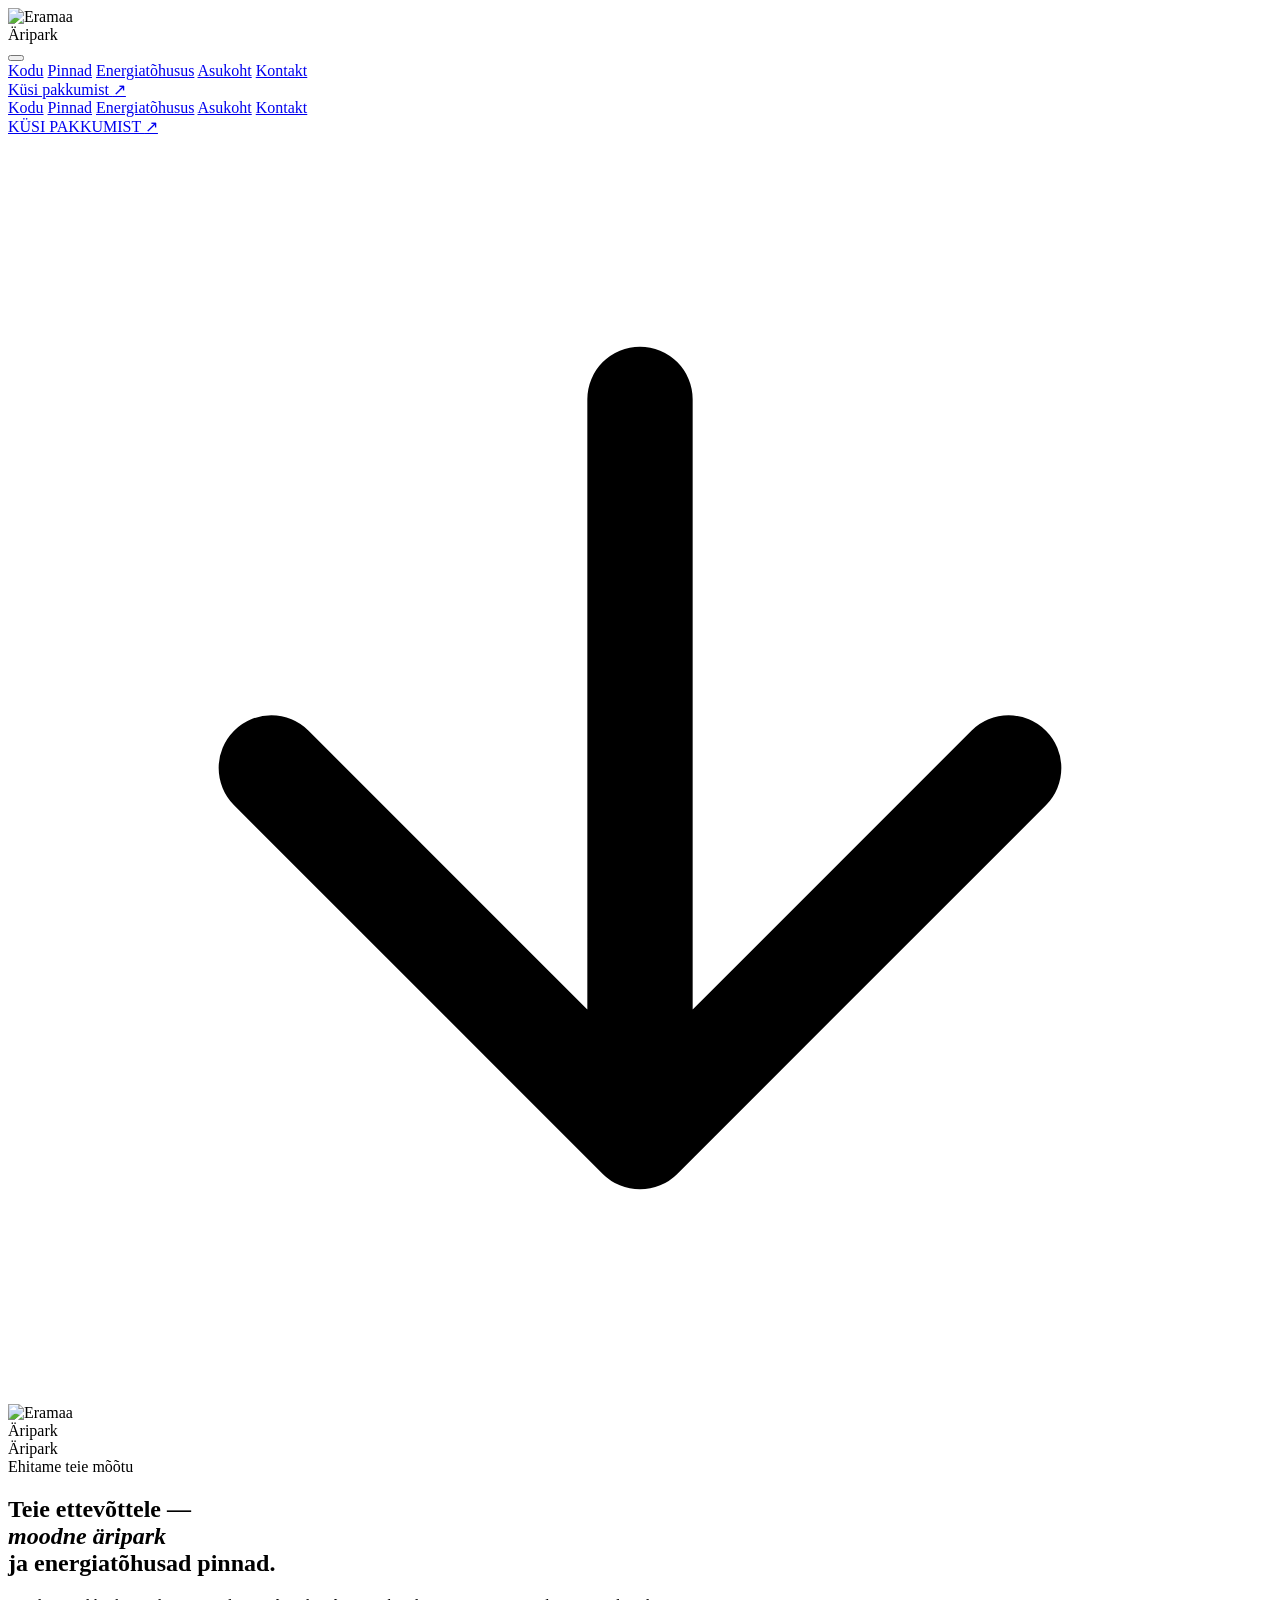
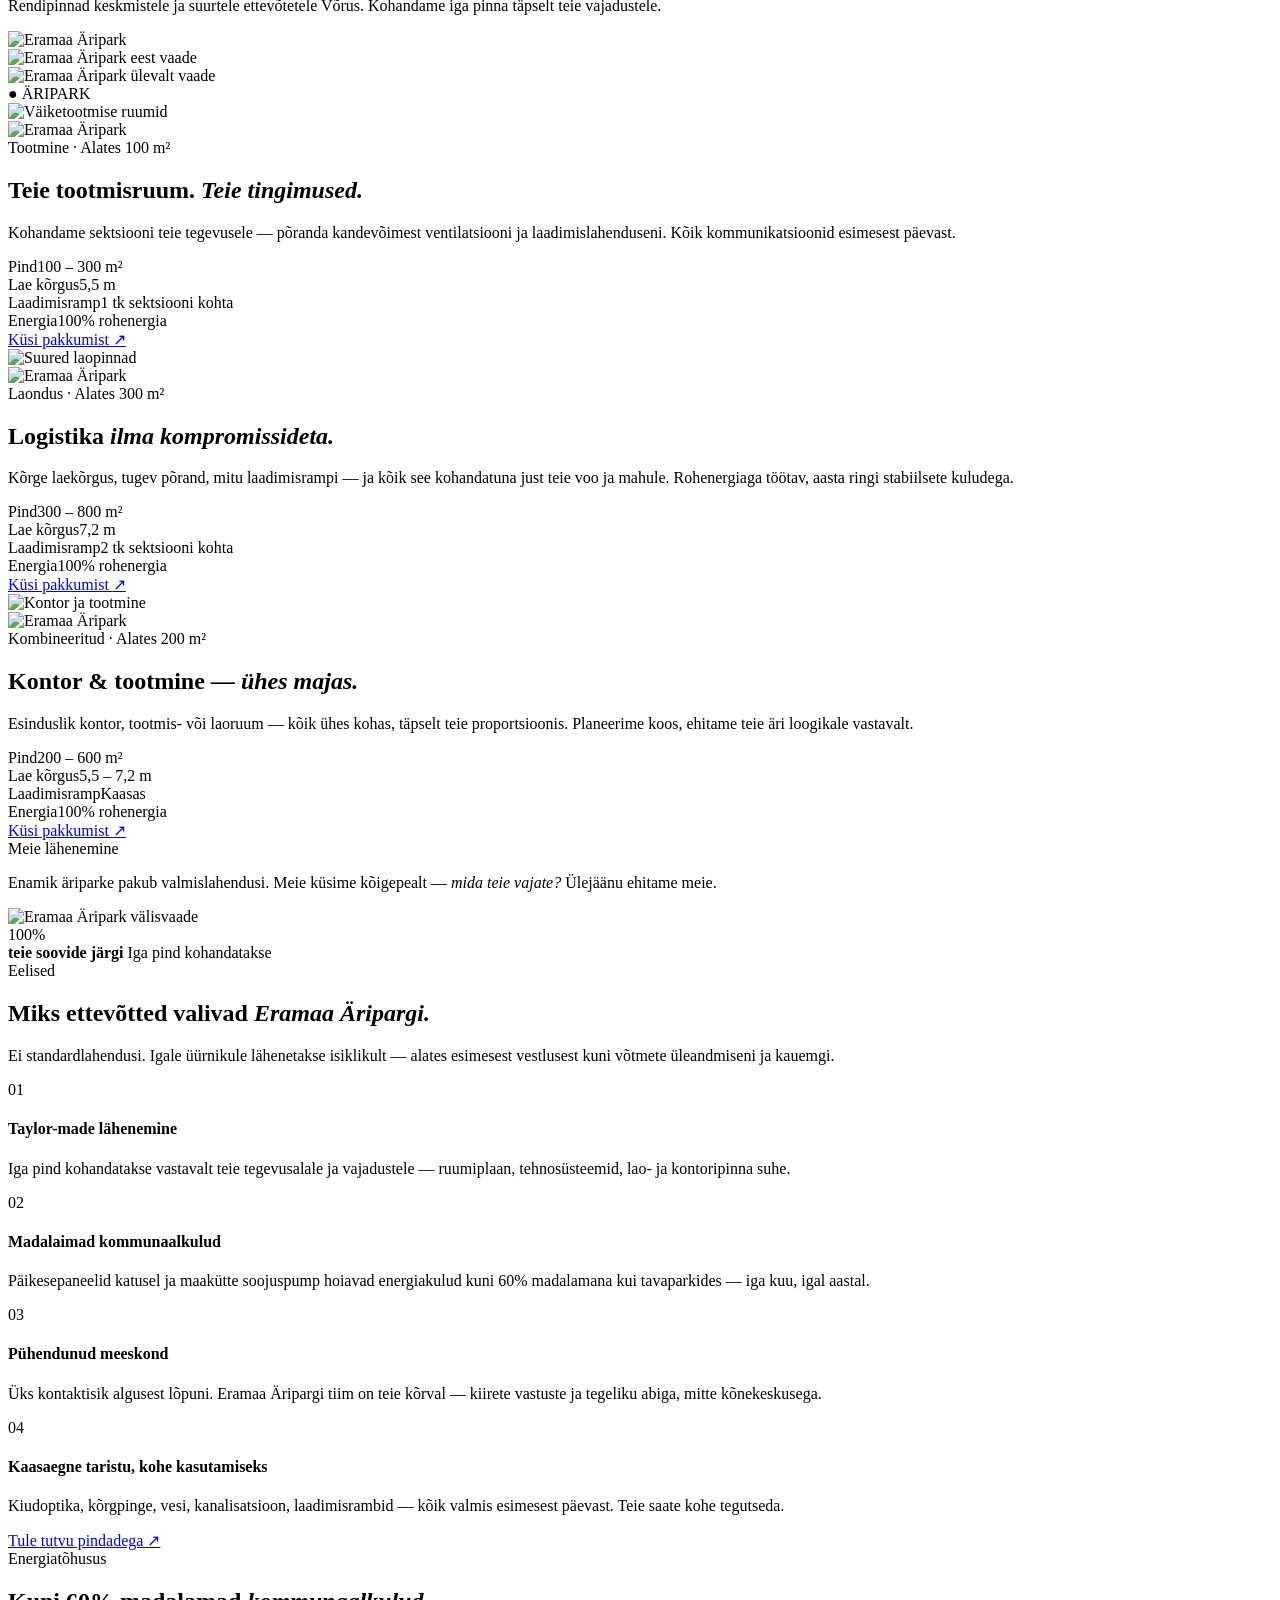
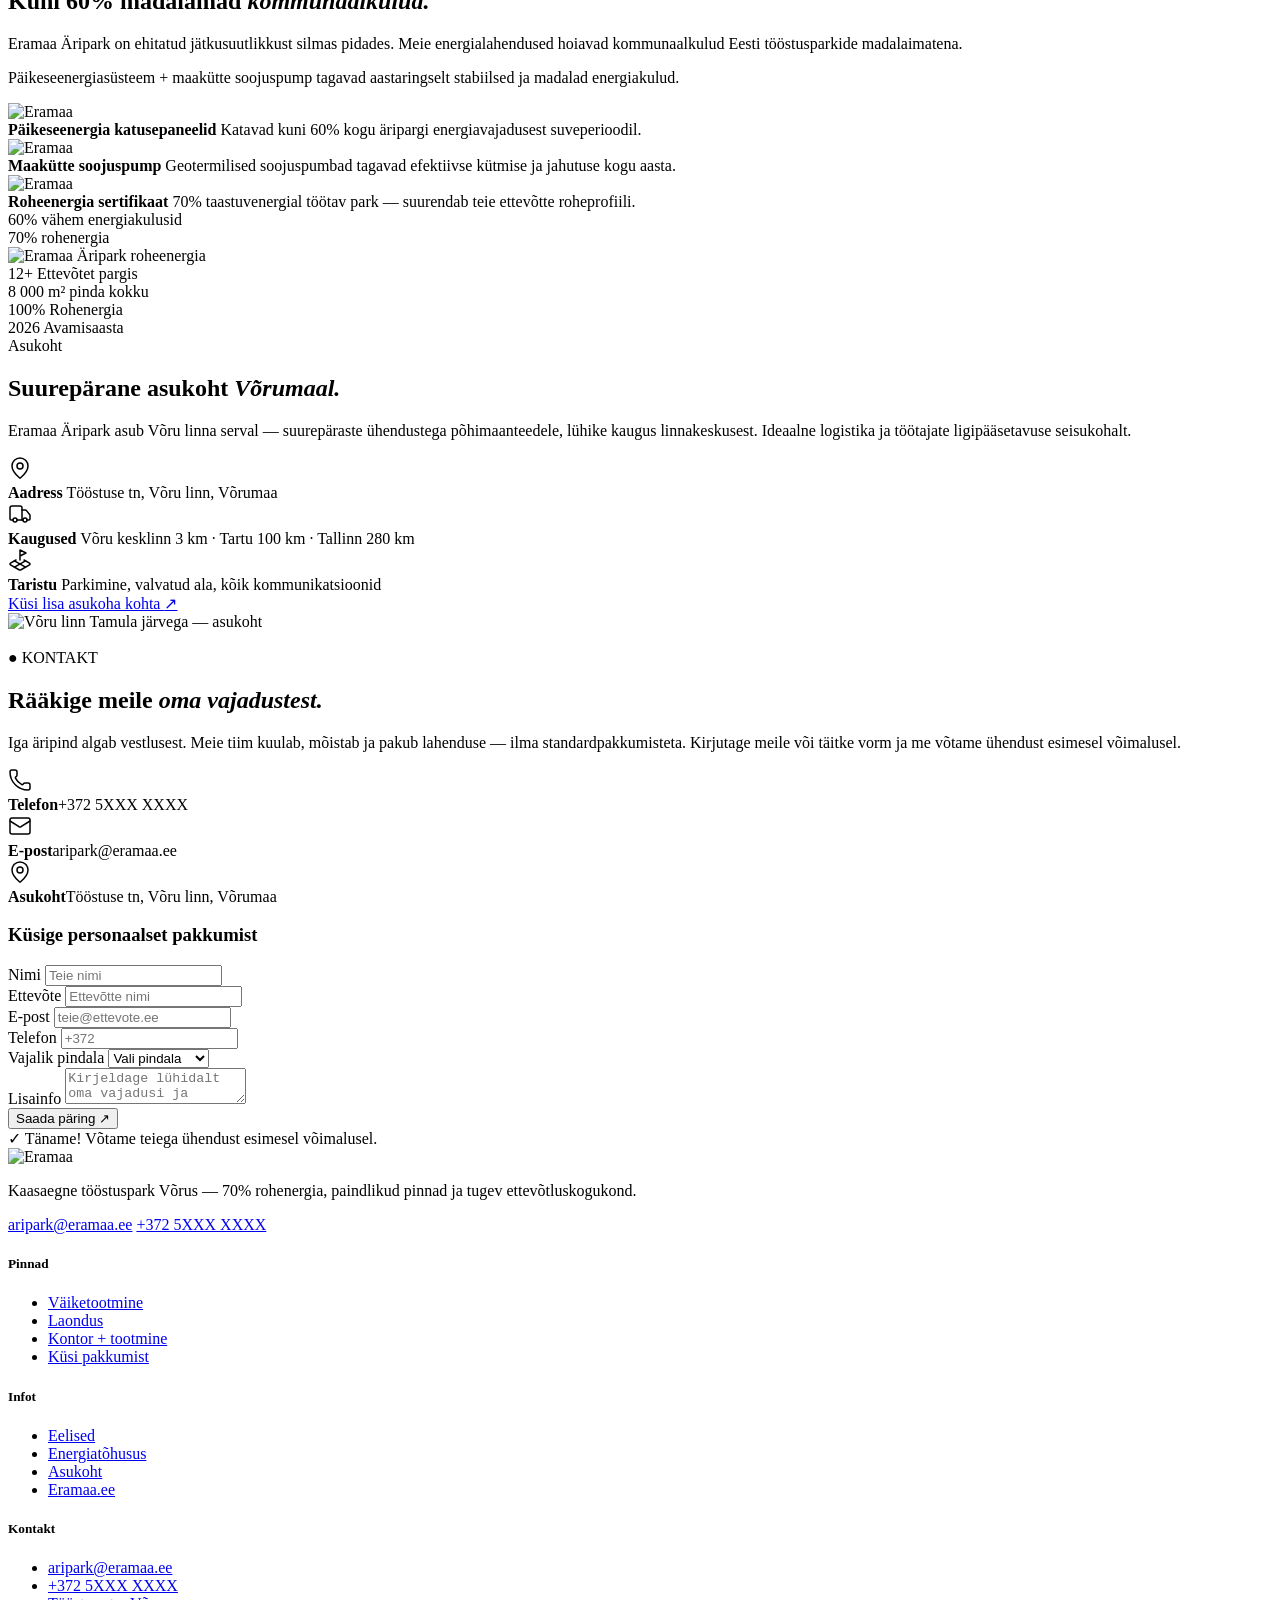
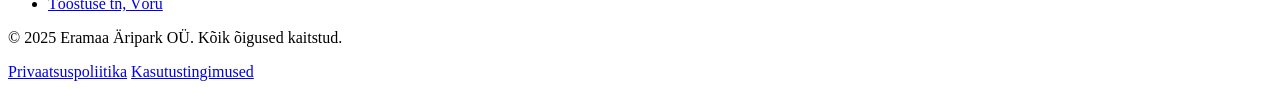
==== index.html @ e925ea2a "Add files via upload" ====
<!DOCTYPE html>
<html lang="et">
<head>
  <meta charset="UTF-8">
  <meta name="viewport" content="width=device-width, initial-scale=1.0">
  <title>Eramaa Äripark — Võru, Võrumaa</title>
  <meta name="description" content="Eramaa Äripark Võrus — kaasaegne tööstuspark B2B ettevõtetele. 8 000 m² pinda, 100% rohenergia, kuni 60% madalamad kommunaalkulud.">
  <link rel="stylesheet" href="css/style.css?v=19">
</head>
<body>

  <!-- ═══ MOBILE HEADER ═══ -->
  <header id="mobile-header">
    <div class="mhdr-logo">
      <img src="images/logo-cream.svg" alt="Eramaa">
      <div class="intro-logo-divider"></div>
      <span class="intro-logo-sub">Äripark</span>
    </div>
    <button id="burger" aria-label="Menüü" aria-expanded="false">
      <span></span><span></span><span></span>
    </button>
  </header>

  <!-- ═══ MOBILE MENU OVERLAY ═══ -->
  <div id="mobile-menu" aria-hidden="true">
    <nav class="mmenu-nav">
      <a class="mmenu-link" href="#intro">Kodu</a>
      <a class="mmenu-link" href="#spaces">Pinnad</a>
      <a class="mmenu-link" href="#energy">Energiatõhusus</a>
      <a class="mmenu-link" href="#location">Asukoht</a>
      <a class="mmenu-link" href="#contact">Kontakt</a>
    </nav>
    <a href="#contact" class="mmenu-cta">
      Küsi pakkumist <span>↗</span>
    </a>
  </div>

  <!-- ═══ FLOATING BOTTOM NAV ═══ -->
  <nav id="floatnav" aria-label="Põhinavigatsioon">
    <a class="fnav-link active" href="#intro">Kodu</a>
    <a class="fnav-link" href="#spaces">Pinnad</a>
    <a class="fnav-link" href="#energy">Energiatõhusus</a>
    <a class="fnav-link" href="#location">Asukoht</a>
    <a class="fnav-link" href="#contact">Kontakt</a>
  </nav>

  <!-- ═══ FLOATING CTA ═══ -->
  <a id="floatcta" href="#contact">
    <span class="blob"></span>
    <span class="blob"></span>
    <span class="blob"></span>
    <span class="blob"></span>
    <span class="text">KÜSI PAKKUMIST <span class="arr">↗</span></span>
  </a>

  <!-- ═══ SCROLL DOWN ═══ -->
  <div id="scrollind" onclick="scrollNext()">
    <div class="scrollind-btn">
      <svg viewBox="0 0 24 24" fill="none" stroke="currentColor" stroke-width="2" stroke-linecap="round" stroke-linejoin="round">
        <path d="M12 5v14M5 12l7 7 7-7"/>
      </svg>
    </div>
  </div>


  <!-- ═══════════════════════════════════════
       01 INTRO
  ═══════════════════════════════════════ -->
  <section id="intro">

    <!-- Top bar -->
    <div class="intro-topbar">
      <div class="intro-logo">
        <img src="images/logo-cream.svg" alt="Eramaa">
        <div class="intro-logo-divider"></div>
        <span class="intro-logo-sub">Äripark</span>
      </div>
      </div>

    <!-- Background watermark -->
    <div class="intro-wm">Äripark</div>

    <!-- Content -->
    <div class="wrap">
      <div class="label-pill reveal">
        <span class="dot"></span>
        Ehitame teie mõõtu
      </div>
      <h1 class="intro-headline reveal reveal-d1">
        Teie ettevõttele —<br>
        <em>moodne äripark</em><br>
        ja energiatõhusad pinnad.
      </h1>
      <div class="intro-body reveal reveal-d2">
        <div class="intro-accent-line"></div>
        <p class="intro-sub">Rendipinnad keskmistele ja suurtele ettevõtetele Võrus. Kohandame iga pinna täpselt teie vajadustele.</p>
      </div>
    </div>

    <!-- Mobile hero image -->
    <div class="intro-mobile-img">
      <img src="images/3d-front.jpg" alt="Eramaa Äripark" loading="eager">
    </div>

    <!-- Floating images -->
    <div class="intro-imgs">
      <div class="intro-img-1">
        <img src="images/3d-front.jpg" alt="Eramaa Äripark eest vaade" loading="eager">
      </div>
      <div class="intro-img-2">
        <img src="images/3d-top.jpg" alt="Eramaa Äripark ülevalt vaade" loading="eager">
      </div>
    </div>

  </section>


  <!-- ═══════════════════════════════════════
       02 FEATURED SPACES
  ═══════════════════════════════════════ -->
  <section id="spaces">
    <div class="sec-label reveal"><span style="color:var(--yellow)">●</span> ÄRIPARK</div>

    <!-- Space 1 — Tootmine -->
    <div class="space-item reveal">
      <div class="space-img">
        <img src="images/cam-004.jpg" alt="Väiketootmise ruumid" loading="lazy">
        <div class="space-img-overlay">
          <img src="images/illustration.svg" class="photo-badge" alt="Eramaa Äripark">
        </div>
      </div>
      <div class="space-body">
        <div>
          <div class="space-tag">Tootmine · Alates 100 m²</div>
          <h2 class="space-title">Teie tootmis&shy;ruum. <em>Teie tingimused.</em></h2>
          <p class="space-desc">Kohandame sektsiooni teie tegevusele — põranda kandevõimest ventilatsiooni ja laadimislahenduseni. Kõik kommunikatsioonid esimesest päevast.</p>
          <div class="space-specs">
            <div class="spec-row"><span class="spec-key">Pind</span><span class="spec-val">100 – 300 m²</span></div>
            <div class="spec-row"><span class="spec-key">Lae kõrgus</span><span class="spec-val">5,5 m</span></div>
            <div class="spec-row"><span class="spec-key">Laadimisramp</span><span class="spec-val">1 tk sektsiooni kohta</span></div>
            <div class="spec-row"><span class="spec-key">Energia</span><span class="spec-val">100% rohenergia</span></div>
          </div>
        </div>
        <a href="#contact" class="space-cta">
          Küsi pakkumist
          <span class="arr-circle">↗</span>
        </a>
      </div>
    </div>

    <!-- Space 2 — Laondus (reverse) -->
    <div class="space-item reverse reveal">
      <div class="space-img">
        <img src="images/3d-aerial.jpg" alt="Suured laopinnad" loading="lazy">
        <div class="space-img-overlay">
          <img src="images/illustration.svg" class="photo-badge" alt="Eramaa Äripark">
        </div>
      </div>
      <div class="space-body">
        <div>
          <div class="space-tag">Laondus · Alates 300 m²</div>
          <h2 class="space-title">Logistika <em>ilma kompromissideta.</em></h2>
          <p class="space-desc">Kõrge laekõrgus, tugev põrand, mitu laadimisrampi — ja kõik see kohandatuna just teie voo ja mahule. Rohenergiaga töötav, aasta ringi stabiilsete kuludega.</p>
          <div class="space-specs">
            <div class="spec-row"><span class="spec-key">Pind</span><span class="spec-val">300 – 800 m²</span></div>
            <div class="spec-row"><span class="spec-key">Lae kõrgus</span><span class="spec-val">7,2 m</span></div>
            <div class="spec-row"><span class="spec-key">Laadimisramp</span><span class="spec-val">2 tk sektsiooni kohta</span></div>
            <div class="spec-row"><span class="spec-key">Energia</span><span class="spec-val">100% rohenergia</span></div>
          </div>
        </div>
        <a href="#contact" class="space-cta">
          Küsi pakkumist
          <span class="arr-circle">↗</span>
        </a>
      </div>
    </div>

    <!-- Space 3 — Kombineeritud -->
    <div class="space-item reveal">
      <div class="space-img">
        <img src="images/3d-top.jpg" alt="Kontor ja tootmine" loading="lazy">
        <div class="space-img-overlay">
          <img src="images/illustration.svg" class="photo-badge" alt="Eramaa Äripark">
        </div>
      </div>
      <div class="space-body">
        <div>
          <div class="space-tag">Kombineeritud · Alates 200 m²</div>
          <h2 class="space-title">Kontor &amp; tootmine — <em>ühes majas.</em></h2>
          <p class="space-desc">Esinduslik kontor, tootmis- või laoruum — kõik ühes kohas, täpselt teie proportsioonis. Planeerime koos, ehitame teie äri loogikale vastavalt.</p>
          <div class="space-specs">
            <div class="spec-row"><span class="spec-key">Pind</span><span class="spec-val">200 – 600 m²</span></div>
            <div class="spec-row"><span class="spec-key">Lae kõrgus</span><span class="spec-val">5,5 – 7,2 m</span></div>
            <div class="spec-row"><span class="spec-key">Laadimisramp</span><span class="spec-val">Kaasas</span></div>
            <div class="spec-row"><span class="spec-key">Energia</span><span class="spec-val">100% rohenergia</span></div>
          </div>
        </div>
        <a href="#contact" class="space-cta">
          Küsi pakkumist
          <span class="arr-circle">↗</span>
        </a>
      </div>
    </div>

  </section>


  <!-- ═══════════════════════════════════════
       03 MANIFESTO
  ═══════════════════════════════════════ -->
  <section id="manifesto">
    <div class="wrap">
      <div class="manifesto-label reveal">Meie lähenemine</div>
      <p class="manifesto-text reveal reveal-d1">
        <span class="mw">Enamik</span> <span class="mw">äriparke</span> <span class="mw">pakub</span> <span class="mw">valmislahendusi.</span>
        <span class="mw">Meie</span> <span class="mw">küsime</span> <span class="mw">kõigepealt</span> <span class="mw">—</span>
        <em><span class="mw">mida</span> <span class="mw">teie</span> <span class="mw">vajate?</span></em>
        <span class="mw">Ülejäänu</span> <span class="mw">ehitame</span> <span class="mw">meie.</span>
      </p>
    </div>
  </section>


  <!-- ═══════════════════════════════════════
       04 WHY / EELISED
  ═══════════════════════════════════════ -->
  <section id="why">
    <div class="wrap">
      <div class="why-grid">

        <div class="why-img-wrap reveal">
          <img src="images/cam-001.jpg" alt="Eramaa Äripark välisvaade">
          <div class="why-badge">
            <div class="why-badge-num">100%</div>
            <div class="why-badge-text">
              <strong>teie soovide järgi</strong>
              <span>Iga pind kohandatakse</span>
            </div>
          </div>
        </div>

        <div class="why-content reveal reveal-d2">
          <div class="label-pill"><span class="dot"></span>Eelised</div>
          <h2>Miks ettevõtted valivad <em>Eramaa Äripargi.</em></h2>
          <p>Ei standardlahendusi. Igale üürnikule lähenetakse isiklikult — alates esimesest vestlusest kuni võtmete üleandmiseni ja kauemgi.</p>
          <div class="why-items">
            <div class="why-item">
              <span class="why-num">01</span>
              <div>
                <h4>Taylor-made lähenemine</h4>
                <p>Iga pind kohandatakse vastavalt teie tegevusalale ja vajadustele — ruumiplaan, tehnosüsteemid, lao- ja kontoripinna suhe.</p>
              </div>
            </div>
            <div class="why-item">
              <span class="why-num">02</span>
              <div>
                <h4>Madalaimad kommunaalkulud</h4>
                <p>Päikesepaneelid katusel ja maakütte soojuspump hoiavad energiakulud kuni 60% madalamana kui tavaparkides — iga kuu, igal aastal.</p>
              </div>
            </div>
            <div class="why-item">
              <span class="why-num">03</span>
              <div>
                <h4>Pühendunud meeskond</h4>
                <p>Üks kontaktisik algusest lõpuni. Eramaa Äripargi tiim on teie kõrval — kiirete vastuste ja tegeliku abiga, mitte kõnekeskusega.</p>
              </div>
            </div>
            <div class="why-item">
              <span class="why-num">04</span>
              <div>
                <h4>Kaasaegne taristu, kohe kasutamiseks</h4>
                <p>Kiudoptika, kõrgpinge, vesi, kanalisatsioon, laadimisrambid — kõik valmis esimesest päevast. Teie saate kohe tegutseda.</p>
              </div>
            </div>
          </div>
          <a href="#contact" class="space-cta">
            Tule tutvu pindadega
            <span class="arr-circle">↗</span>
          </a>
        </div>

      </div>
    </div>
  </section>


  <!-- ═══════════════════════════════════════
       05 GREEN ENERGY
  ═══════════════════════════════════════ -->
  <section id="energy">
    <div class="wrap">
      <div class="energy-grid">

        <div class="energy-text reveal">
          <div class="label-pill"><span class="dot"></span>Energiatõhusus</div>
          <h2>Kuni 60% madalamad <em>kommunaalkulud.</em></h2>
          <p>Eramaa Äripark on ehitatud jätkusuutlikkust silmas pidades. Meie energialahendused hoiavad kommunaalkulud Eesti tööstusparkide madalaimatena.</p>
          <p>Päikeseenergiasüsteem + maakütte soojuspump tagavad aastaringselt stabiilsed ja madalad energiakulud.</p>
          <div class="energy-feats">
            <div class="energy-feat">
              <div class="energy-feat-icon"><img src="images/illustration.svg" alt="Eramaa" style="width:40px;height:40px;flex-shrink:0;"></div>
              <div>
                <strong>Päikeseenergia katusepaneelid</strong>
                <span>Katavad kuni 60% kogu äripargi energiavajadusest suveperioodil.</span>
              </div>
            </div>
            <div class="energy-feat">
              <div class="energy-feat-icon"><img src="images/illustration.svg" alt="Eramaa" style="width:40px;height:40px;flex-shrink:0;"></div>
              <div>
                <strong>Maakütte soojuspump</strong>
                <span>Geotermilised soojuspumbad tagavad efektiivse kütmise ja jahutuse kogu aasta.</span>
              </div>
            </div>
            <div class="energy-feat">
              <div class="energy-feat-icon"><img src="images/illustration.svg" alt="Eramaa" style="width:40px;height:40px;flex-shrink:0;"></div>
              <div>
                <strong>Roheenergia sertifikaat</strong>
                <span>70% taastuvenergial töötav park — suurendab teie ettevõtte roheprofiili.</span>
              </div>
            </div>
          </div>
          <div class="energy-stats">
            <div>
              <span class="energy-stat-num">60%</span>
              <span class="energy-stat-label">vähem energiakulusid</span>
            </div>
            <div>
              <span class="energy-stat-num">70%</span>
              <span class="energy-stat-label">rohenergia</span>
            </div>
          </div>
        </div>

        <div class="energy-img reveal reveal-d2">
          <img src="images/cam-bird.jpg" alt="Eramaa Äripark roheenergia" loading="lazy">
        </div>

      </div>
    </div>
  </section>


  <!-- ═══════════════════════════════════════
       06 STATS
  ═══════════════════════════════════════ -->
  <section id="stats">
    <div class="wrap">
      <div class="stats-row reveal">
        <div class="stat-cell">
          <span class="stat-val">12+</span>
          <span class="stat-lbl">Ettevõtet pargis</span>
        </div>
        <div class="stat-cell">
          <span class="stat-val">8 000</span>
          <span class="stat-lbl">m² pinda kokku</span>
        </div>
        <div class="stat-cell">
          <span class="stat-val">100%</span>
          <span class="stat-lbl">Rohenergia</span>
        </div>
        <div class="stat-cell">
          <span class="stat-val">2026</span>
          <span class="stat-lbl">Avamisaasta</span>
        </div>
      </div>
    </div>
  </section>


  <!-- ═══════════════════════════════════════
       07 LOCATION
  ═══════════════════════════════════════ -->
  <section id="location">
    <div class="wrap">
      <div class="location-grid">

        <div class="location-text reveal">
          <div class="label-pill"><span class="dot"></span>Asukoht</div>
          <h2>Suurepärane asukoht <em>Võrumaal.</em></h2>
          <p>Eramaa Äripark asub Võru linna serval — suurepäraste ühendustega põhimaanteedele, lühike kaugus linnakeskusest. Ideaalne logistika ja töötajate ligipääsetavuse seisukohalt.</p>
          <div class="loc-items">
            <div class="loc-item">
              <div class="loc-icon">
                <svg xmlns="http://www.w3.org/2000/svg" width="24" height="24" viewBox="0 0 24 24" fill="none" stroke="currentColor" stroke-width="1.5" stroke-linecap="round" stroke-linejoin="round"><path d="M20 10c0 4.993-5.539 10.193-7.399 11.799a1 1 0 0 1-1.202 0C9.539 20.193 4 14.993 4 10a8 8 0 0 1 16 0"/><circle cx="12" cy="10" r="3"/></svg>
              </div>
              <div>
                <strong>Aadress</strong>
                <span>Tööstuse tn, Võru linn, Võrumaa</span>
              </div>
            </div>
            <div class="loc-item">
              <div class="loc-icon">
                <svg xmlns="http://www.w3.org/2000/svg" width="24" height="24" viewBox="0 0 24 24" fill="none" stroke="currentColor" stroke-width="1.5" stroke-linecap="round" stroke-linejoin="round"><path d="M14 18V6a2 2 0 0 0-2-2H4a2 2 0 0 0-2 2v11a1 1 0 0 0 1 1h2"/><path d="M15 18H9"/><path d="M19 18h2a1 1 0 0 0 1-1v-3.65a1 1 0 0 0-.22-.624l-3.48-4.35A1 1 0 0 0 17.52 8H14"/><circle cx="17" cy="18" r="2"/><circle cx="7" cy="18" r="2"/></svg>
              </div>
              <div>
                <strong>Kaugused</strong>
                <span>Võru kesklinn 3 km · Tartu 100 km · Tallinn 280 km</span>
              </div>
            </div>
            <div class="loc-item">
              <div class="loc-icon">
                <svg xmlns="http://www.w3.org/2000/svg" width="24" height="24" viewBox="0 0 24 24" fill="none" stroke="currentColor" stroke-width="1.5" stroke-linecap="round" stroke-linejoin="round"><path d="m12 8 6-3-6-3v10"/><path d="m8 11.99-5.5 3.14a1 1 0 0 0 0 1.74l8.5 4.86a2 2 0 0 0 2 0l8.5-4.86a1 1 0 0 0 0-1.74L16 12"/><path d="m6.49 12.85 11.02 6.3"/><path d="M17.51 12.85 6.5 19.15"/></svg>
              </div>
              <div>
                <strong>Taristu</strong>
                <span>Parkimine, valvatud ala, kõik kommunikatsioonid</span>
              </div>
            </div>
          </div>
          <a href="#contact" class="space-cta">
            Küsi lisa asukoha kohta
            <span class="arr-circle">↗</span>
          </a>
        </div>

        <div class="location-img reveal reveal-d2">
          <img src="images/droon-voru.png" alt="Võru linn Tamula järvega — asukoht" loading="lazy">
          <div class="location-pin">
            <img src="images/illustration-arrow.svg" alt="" class="location-pin-icon">
          </div>
        </div>

      </div>
    </div>
  </section>


  <!-- ═══════════════════════════════════════
       08 CONTACT
  ═══════════════════════════════════════ -->
  <section id="contact">
    <div class="wrap">
      <div class="sec-label"><span style="color:var(--yellow)">●</span> KONTAKT</div>
      <div class="contact-grid">

        <div class="contact-left reveal">
          <h2>Rääkige meile <em>oma vajadustest.</em></h2>
          <p>Iga äripind algab vestlusest. Meie tiim kuulab, mõistab ja pakub lahenduse — ilma standardpakkumisteta. Kirjutage meile või täitke vorm ja me võtame ühendust esimesel võimalusel.</p>
          <div class="contact-details">
            <div class="contact-item">
              <div class="contact-ico">
                <svg xmlns="http://www.w3.org/2000/svg" width="24" height="24" viewBox="0 0 24 24" fill="none" stroke="currentColor" stroke-width="1.5" stroke-linecap="round" stroke-linejoin="round"><path d="M13.832 16.568a1 1 0 0 0 1.213-.303l.355-.465A2 2 0 0 1 17 15h3a2 2 0 0 1 2 2v3a2 2 0 0 1-2 2A18 18 0 0 1 2 4a2 2 0 0 1 2-2h3a2 2 0 0 1 2 2v3a2 2 0 0 1-.8 1.6l-.468.351a1 1 0 0 0-.292 1.233 14 14 0 0 0 6.392 6.384"/></svg>
              </div>
              <div><strong>Telefon</strong><span>+372 5XXX XXXX</span></div>
            </div>
            <div class="contact-item">
              <div class="contact-ico">
                <svg xmlns="http://www.w3.org/2000/svg" width="24" height="24" viewBox="0 0 24 24" fill="none" stroke="currentColor" stroke-width="1.5" stroke-linecap="round" stroke-linejoin="round"><path d="m22 7-8.991 5.727a2 2 0 0 1-2.009 0L2 7"/><rect x="2" y="4" width="20" height="16" rx="2"/></svg>
              </div>
              <div><strong>E-post</strong><span>aripark@eramaa.ee</span></div>
            </div>
            <div class="contact-item">
              <div class="contact-ico">
                <svg xmlns="http://www.w3.org/2000/svg" width="24" height="24" viewBox="0 0 24 24" fill="none" stroke="currentColor" stroke-width="1.5" stroke-linecap="round" stroke-linejoin="round"><path d="M20 10c0 4.993-5.539 10.193-7.399 11.799a1 1 0 0 1-1.202 0C9.539 20.193 4 14.993 4 10a8 8 0 0 1 16 0"/><circle cx="12" cy="10" r="3"/></svg>
              </div>
              <div><strong>Asukoht</strong><span>Tööstuse tn, Võru linn, Võrumaa</span></div>
            </div>
          </div>
        </div>

        <div class="contact-form reveal reveal-d2">
          <h3>Küsige personaalset pakkumist</h3>
          <form onsubmit="handleSubmit(event)">
            <div class="form-row">
              <div class="form-group">
                <label for="name">Nimi</label>
                <input type="text" id="name" name="name" placeholder="Teie nimi" required>
              </div>
              <div class="form-group">
                <label for="company">Ettevõte</label>
                <input type="text" id="company" name="company" placeholder="Ettevõtte nimi">
              </div>
              <div class="form-group">
                <label for="email">E-post</label>
                <input type="email" id="email" name="email" placeholder="teie@ettevote.ee" required>
              </div>
              <div class="form-group">
                <label for="phone">Telefon</label>
                <input type="tel" id="phone" name="phone" placeholder="+372">
              </div>
            </div>
            <div class="form-group full">
              <label for="area">Vajalik pindala</label>
              <select id="area" name="area">
                <option value="">Vali pindala</option>
                <option>100 – 300 m²</option>
                <option>300 – 500 m²</option>
                <option>500 – 800 m²</option>
                <option>800+ m²</option>
              </select>
            </div>
            <div class="form-group full">
              <label for="message">Lisainfo</label>
              <textarea id="message" name="message" placeholder="Kirjeldage lühidalt oma vajadusi ja tegevusvaldkonda..."></textarea>
            </div>
            <button type="submit" class="form-submit">
              Saada päring ↗
            </button>
            <div id="form-success">✓ Täname! Võtame teiega ühendust esimesel võimalusel.</div>
          </form>
        </div>

      </div>
    </div>
  </section>


  <!-- ═══════════════════════════════════════
       FOOTER
  ═══════════════════════════════════════ -->
  <footer>
    <div class="wrap">
      <div class="footer-grid">
        <div class="footer-brand footer-col">
          <img src="images/logo-cream.svg" alt="Eramaa">
          <p class="footer-tagline">Kaasaegne tööstuspark Võrus — 70% rohenergia, paindlikud pinnad ja tugev ettevõtluskogukond.</p>
          <div class="footer-contacts">
            <a href="mailto:aripark@eramaa.ee">aripark@eramaa.ee</a>
            <a href="tel:+37250000000">+372 5XXX XXXX</a>
          </div>
        </div>
        <div class="footer-col">
          <h5>Pinnad</h5>
          <ul>
            <li><a href="#spaces">Väiketootmine</a></li>
            <li><a href="#spaces">Laondus</a></li>
            <li><a href="#spaces">Kontor + tootmine</a></li>
            <li><a href="#contact">Küsi pakkumist</a></li>
          </ul>
        </div>
        <div class="footer-col">
          <h5>Infot</h5>
          <ul>
            <li><a href="#why">Eelised</a></li>
            <li><a href="#energy">Energiatõhusus</a></li>
            <li><a href="#location">Asukoht</a></li>
            <li><a href="https://eramaa.ee" target="_blank" rel="noopener">Eramaa.ee</a></li>
          </ul>
        </div>
        <div class="footer-col">
          <h5>Kontakt</h5>
          <ul>
            <li><a href="mailto:aripark@eramaa.ee">aripark@eramaa.ee</a></li>
            <li><a href="tel:+37250000000">+372 5XXX XXXX</a></li>
            <li><a href="#location">Tööstuse tn, Võru</a></li>
          </ul>
        </div>
      </div>
      <div class="footer-bottom">
        <p class="footer-copy">&copy; 2025 Eramaa Äripark OÜ. Kõik õigused kaitstud.</p>
        <div class="footer-legal">
          <a href="#">Privaatsuspoliitika</a>
          <a href="#">Kasutustingimused</a>
        </div>
      </div>
    </div>
  </footer>

  <script src="js/main.js"></script>
</body>
</html>
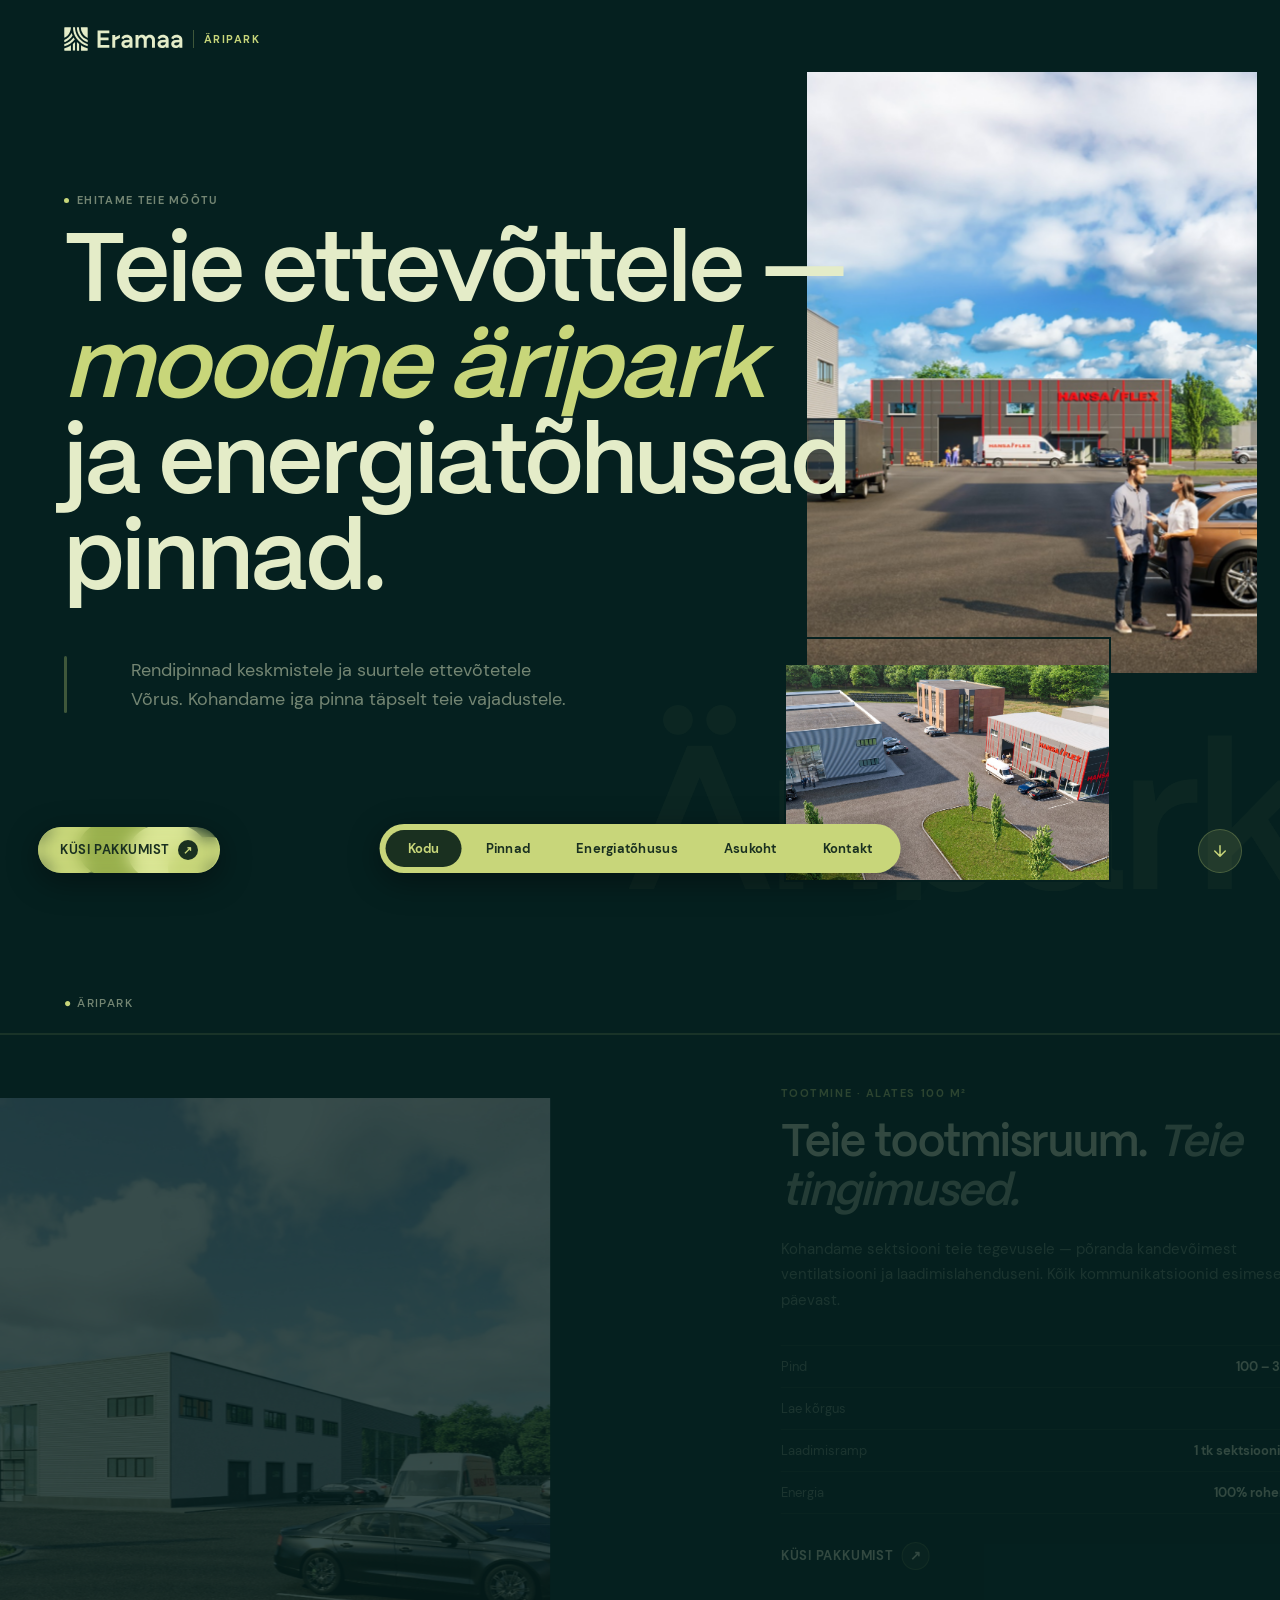
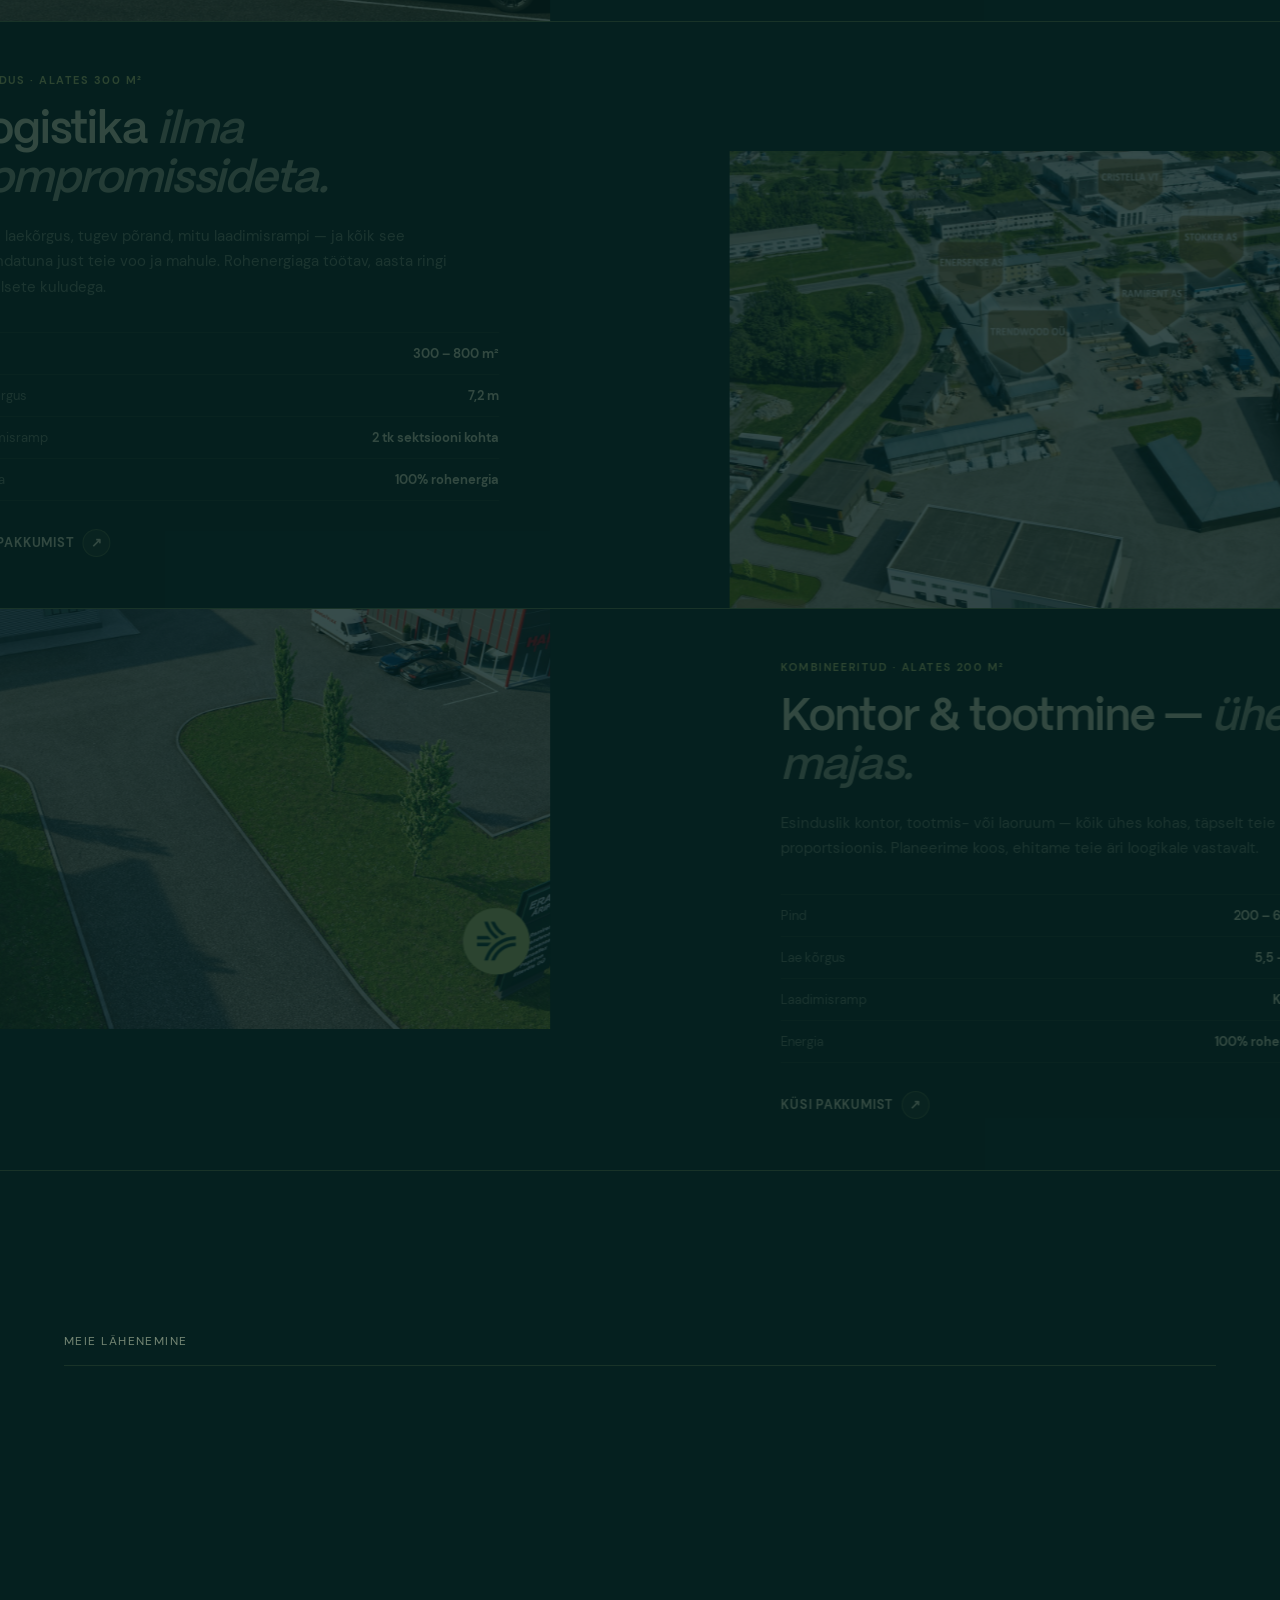
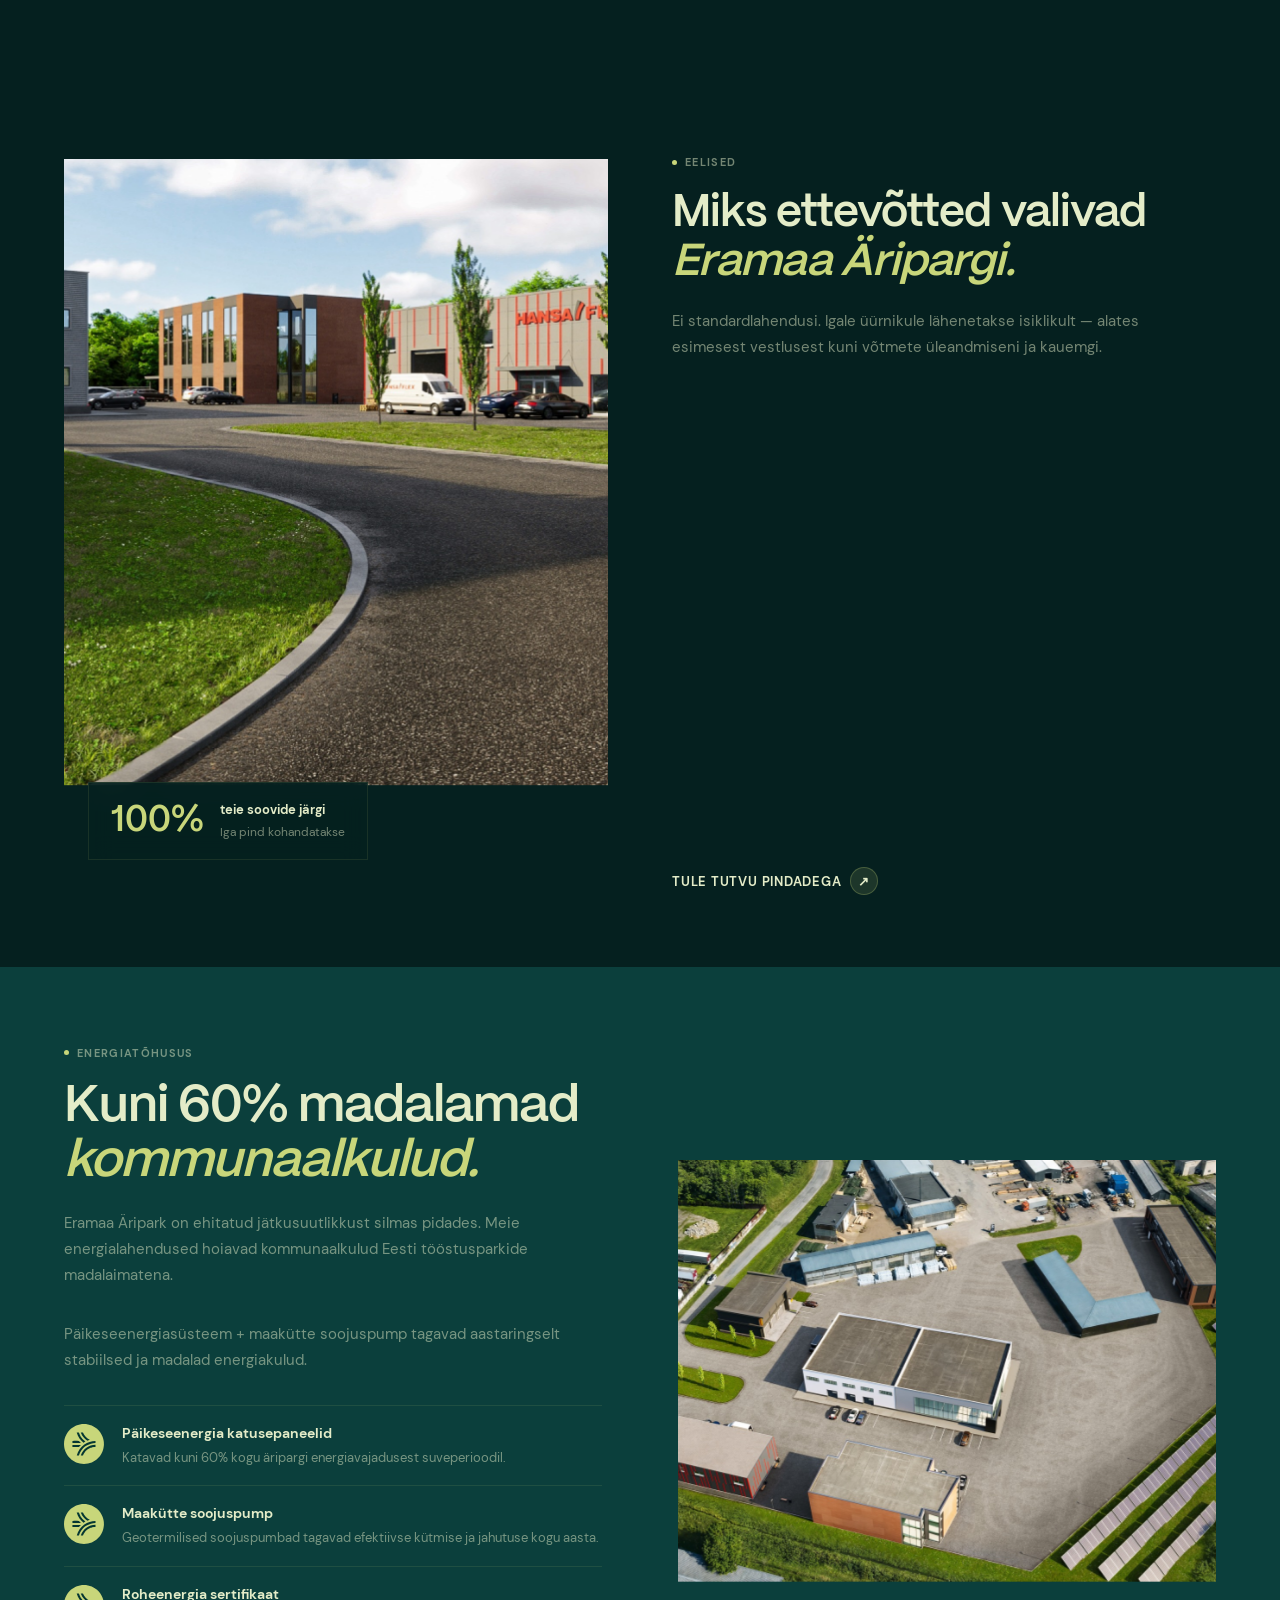
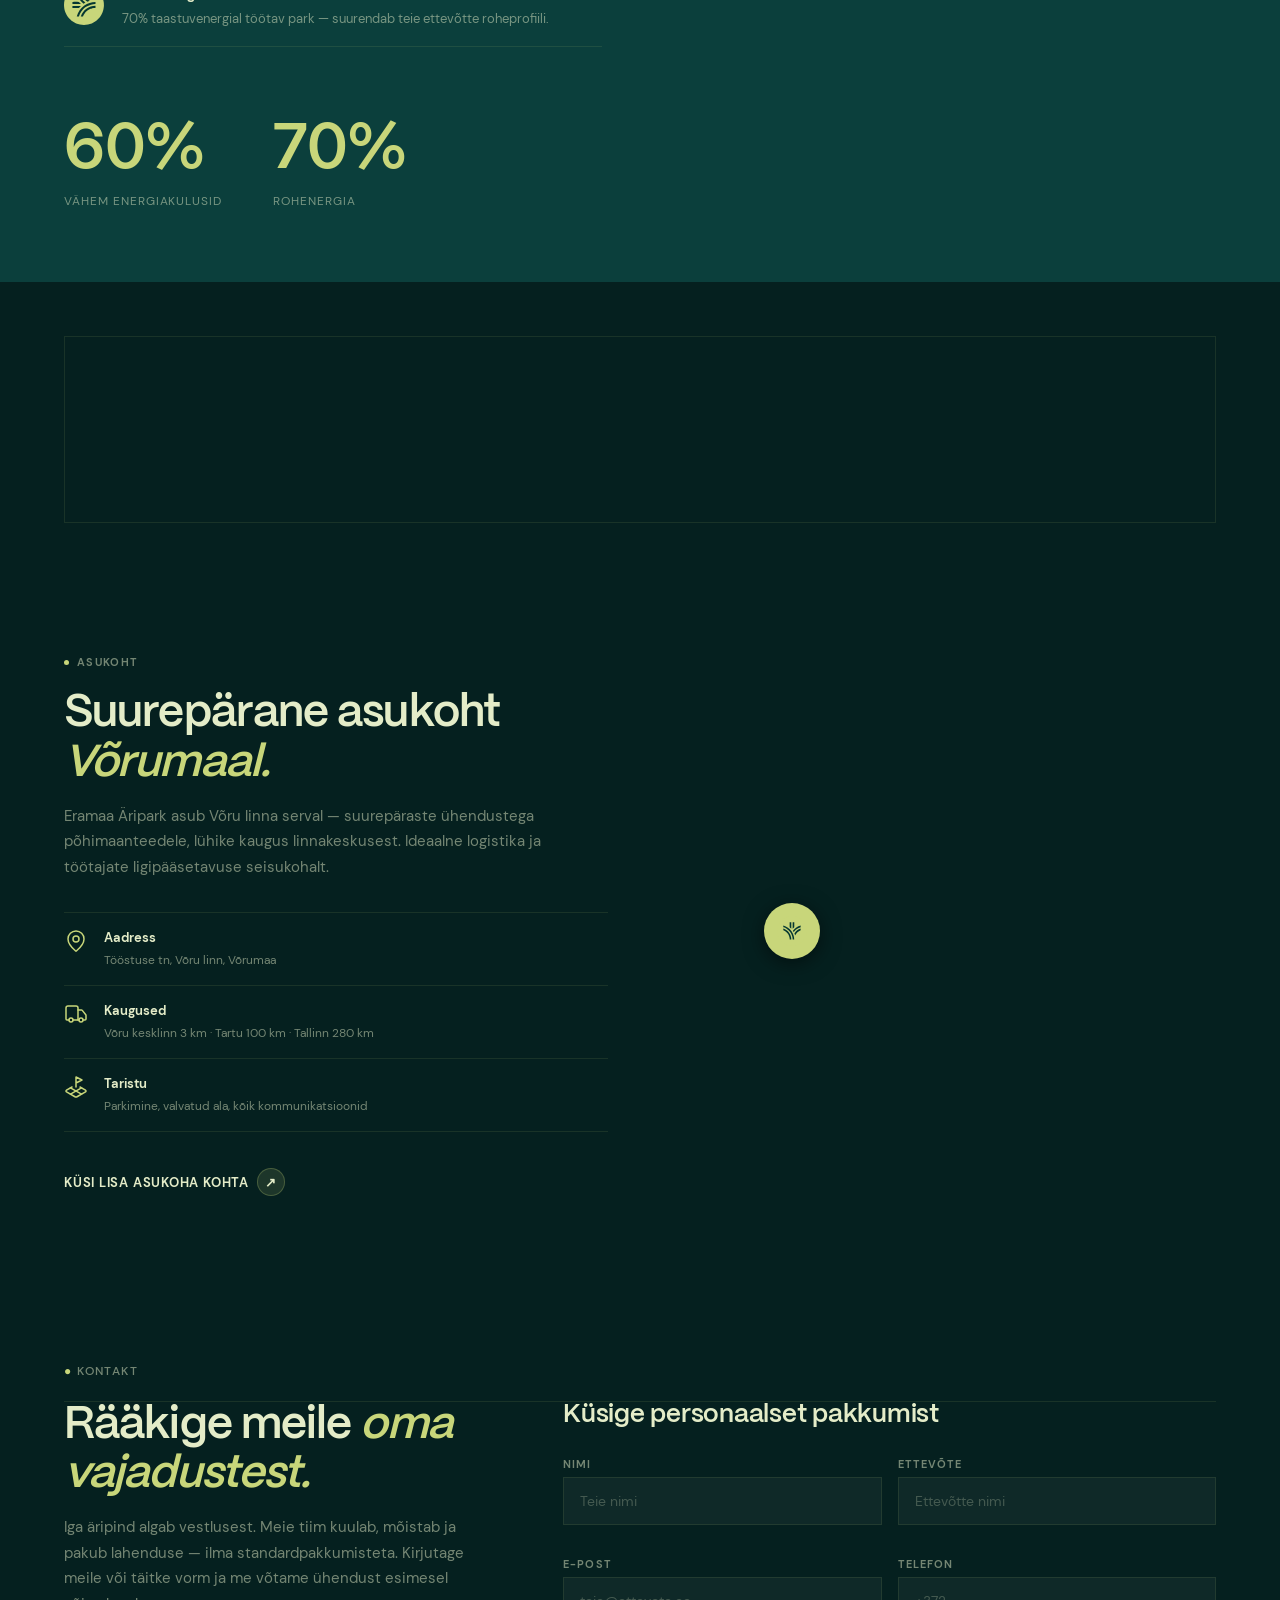
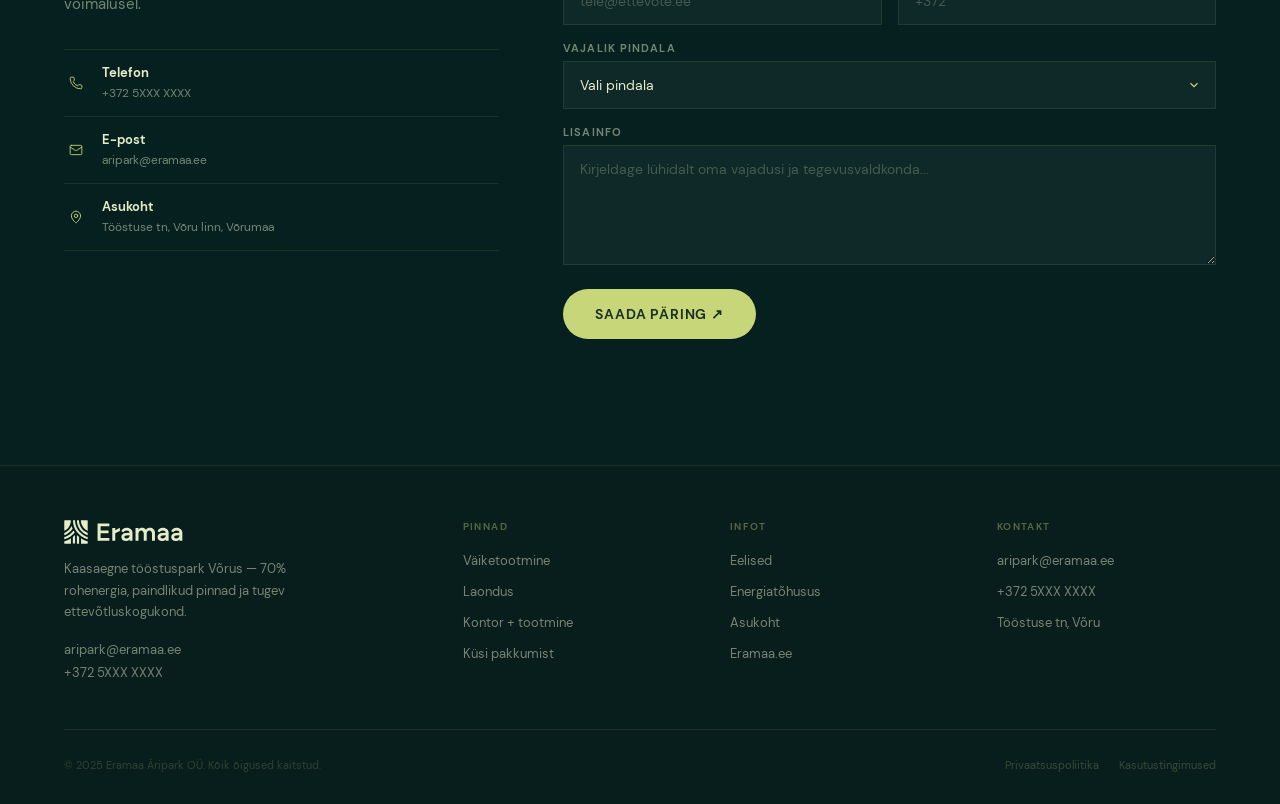
==== commit 5ae9f83f: "Add files via upload" ====
--- a/index.html
+++ b/index.html
@@ -31,7 +31,7 @@
       <a class="mmenu-link" href="#contact">Kontakt</a>
     </nav>
     <a href="#contact" class="mmenu-cta">
-      Küsi pakkumist <span>↗</span>
+      Küsi pakkumist <span>↗︎</span>
     </a>
   </div>
 
@@ -50,7 +50,7 @@
     <span class="blob"></span>
     <span class="blob"></span>
     <span class="blob"></span>
-    <span class="text">KÜSI PAKKUMIST <span class="arr">↗</span></span>
+    <span class="text">KÜSI PAKKUMIST <span class="arr">↗︎</span></span>
   </a>
 
   <!-- ═══ SCROLL DOWN ═══ -->
@@ -143,7 +143,7 @@
         </div>
         <a href="#contact" class="space-cta">
           Küsi pakkumist
-          <span class="arr-circle">↗</span>
+          <span class="arr-circle">↗︎</span>
         </a>
       </div>
     </div>
@@ -170,7 +170,7 @@
         </div>
         <a href="#contact" class="space-cta">
           Küsi pakkumist
-          <span class="arr-circle">↗</span>
+          <span class="arr-circle">↗︎</span>
         </a>
       </div>
     </div>
@@ -197,7 +197,7 @@
         </div>
         <a href="#contact" class="space-cta">
           Küsi pakkumist
-          <span class="arr-circle">↗</span>
+          <span class="arr-circle">↗︎</span>
         </a>
       </div>
     </div>
@@ -275,7 +275,7 @@
           </div>
           <a href="#contact" class="space-cta">
             Tule tutvu pindadega
-            <span class="arr-circle">↗</span>
+            <span class="arr-circle">↗︎</span>
           </a>
         </div>
 
@@ -409,7 +409,7 @@
           </div>
           <a href="#contact" class="space-cta">
             Küsi lisa asukoha kohta
-            <span class="arr-circle">↗</span>
+            <span class="arr-circle">↗︎</span>
           </a>
         </div>
 
@@ -494,7 +494,7 @@
               <textarea id="message" name="message" placeholder="Kirjeldage lühidalt oma vajadusi ja tegevusvaldkonda..."></textarea>
             </div>
             <button type="submit" class="form-submit">
-              Saada päring ↗
+              Saada päring ↗︎
             </button>
             <div id="form-success">✓ Täname! Võtame teiega ühendust esimesel võimalusel.</div>
           </form>
--- a/css/style.css
+++ b/css/style.css
@@ -0,0 +1,1325 @@
+/* ============================================================
+   ERAMAA ÄRIPARK — Editorial Dark Luxury
+   Inspired by bartoszkolenda.com
+   Fonts: PP Mori (headings) · DM Sans (body)
+   ============================================================ */
+
+/* ─── Local fonts ─── */
+@font-face {
+  font-family: "ppmori";
+  src: url("../fonts/PPMori-SemiBold.woff2") format("woff2"),
+       url("../fonts/PPMori-SemiBold.woff")  format("woff");
+  font-weight: 600;
+  font-style: normal;
+  font-display: swap;
+}
+@font-face {
+  font-family: "dmsans";
+  src: url("../fonts/DMSans-Regular.ttf") format("truetype");
+  font-weight: 400;
+  font-display: swap;
+}
+@font-face {
+  font-family: "dmsans";
+  src: url("../fonts/DMSans-Medium.ttf") format("truetype");
+  font-weight: 500;
+  font-display: swap;
+}
+@font-face {
+  font-family: "dmsans";
+  src: url("../fonts/DMSans-Bold.ttf") format("truetype");
+  font-weight: 700;
+  font-display: swap;
+}
+
+/* ─── Tokens ─── */
+/* Brand greens: Forest Green #0B3F3C (CVI primary).
+   We use a deeper variant (#05201f) for the dark editorial
+   B2B feel — surface/card colours step back toward #0B3F3C. */
+:root {
+  --bg:       #05201f;   /* Äripark dark base — deeper than brand #0B3F3C */
+  --bg-2:     #071e1d;
+  --surface:  #0b3f3c;   /* ← exact brand Forest Green as card/section surface */
+  --border:   rgba(200,214,122,0.10);
+
+  --text:     #e4ecc8;
+  --muted:    rgba(228,236,200,0.50);
+
+  /* Äripark sub-brand accent — lime, distinct from Eramaa main yellow #FFE136 */
+  --yellow:   #c8d67a;
+  --yellow-2: #d6e48a;
+
+  --font-h: "ppmori", Georgia, serif;
+  --font-b: "dmsans", sans-serif;
+
+  --ease: cubic-bezier(0.4, 0, 0.2, 1);
+  --ease-out: cubic-bezier(0, 0, 0.2, 1);
+}
+
+/* ─── Reset ─── */
+*, *::before, *::after { box-sizing: border-box; margin: 0; padding: 0; }
+html {
+  background: var(--bg);
+  -webkit-font-smoothing: antialiased;
+  scroll-behavior: auto;
+  overflow-x: hidden;
+}
+body {
+  font-family: var(--font-b);
+  color: var(--text);
+  background: var(--bg);
+  overflow-x: hidden;
+}
+img { display: block; max-width: 100%; }
+a { text-decoration: none; color: inherit; }
+ul { list-style: none; }
+button { border: none; background: none; cursor: pointer; font: inherit; color: inherit; }
+
+::selection { background: rgba(200,214,122,0.25); }
+
+/* ─── Container ─── */
+.wrap {
+  width: 100%;
+  max-width: 1440px;
+  margin: 0 auto;
+  padding: 0 clamp(24px, 5vw, 80px);
+}
+
+/* ─── FLOATING BOTTOM NAV ─── */
+#floatnav {
+  position: fixed;
+  bottom: clamp(20px, 3vh, 32px);
+  left: 50%;
+  transform: translateX(-50%);
+  z-index: 200;
+  background: var(--yellow);
+  border-radius: 100px;
+  padding: 6px 6px;
+  display: flex;
+  align-items: center;
+  gap: 2px;
+  box-shadow: 0 8px 32px rgba(0,0,0,0.4);
+  transition: opacity 0.3s var(--ease);
+}
+.fnav-link {
+  padding: 10px 22px;
+  border-radius: 100px;
+  font-family: var(--font-b);
+  font-size: 13px;
+  font-weight: 600;
+  letter-spacing: 0.02em;
+  color: #1a3020;
+  transition: background 0.2s var(--ease), color 0.2s var(--ease);
+  white-space: nowrap;
+  cursor: pointer;
+}
+.fnav-link:hover,
+.fnav-link.active {
+  background: #1a3020;
+  color: var(--yellow);
+}
+
+/* ─── FLOATING CTA ─── */
+#floatcta {
+  position: fixed;
+  bottom: clamp(20px, 3vh, 32px);
+  left: clamp(20px, 3vw, 40px);
+  z-index: 200;
+  border-radius: 100px;
+  padding: 0;
+  font-family: var(--font-b);
+  font-size: 13px;
+  font-weight: 700;
+  letter-spacing: 0.04em;
+  text-transform: uppercase;
+  display: flex;
+  align-items: center;
+  overflow: hidden;
+  border: none;
+  box-shadow: 0 8px 32px rgba(0,0,0,0.4);
+  width: auto;
+  height: 46px;
+}
+
+/* blobs */
+#floatcta .blob {
+  position: absolute;
+  z-index: 0;
+  border-radius: 50%;
+  width: 80px;
+  height: 60px;
+  transition: transform 0.4s ease-in-out, background 0.4s ease-in-out;
+}
+#floatcta .blob:nth-child(1) { left: -10px; top: -10px; background: #c8d67a; }
+#floatcta .blob:nth-child(2) { left: 40px;  top: -8px;  background: #8fa844; }
+#floatcta .blob:nth-child(3) { left: 90px;  top: -4px;  background: #dde89a; }
+#floatcta .blob:nth-child(4) { left: 130px; top: 10px;  background: #c8d67a; }
+
+#floatcta:hover .blob { transform: scale(1.35); }
+#floatcta:hover .blob:nth-child(1) { background: #dde89a; }
+#floatcta:hover .blob:nth-child(2) { background: #c8d67a; }
+#floatcta:hover .blob:nth-child(3) { background: #8fa844; }
+#floatcta:hover .blob:nth-child(4) { background: #b0c45a; }
+
+/* frosted glass text layer */
+#floatcta .text {
+  position: relative;
+  z-index: 1;
+  display: flex;
+  align-items: center;
+  gap: 8px;
+  padding: 0 22px;
+  height: 46px;
+  line-height: 46px;
+  color: #1a3020;
+  border-radius: 100px;
+  backdrop-filter: blur(8px);
+  -webkit-backdrop-filter: blur(8px);
+  background: rgba(200, 214, 122, 0.18);
+  white-space: nowrap;
+}
+
+#floatcta .arr {
+  display: inline-flex;
+  width: 20px; height: 20px;
+  border-radius: 50%;
+  background: #1a3020;
+  color: var(--yellow);
+  align-items: center;
+  justify-content: center;
+  font-size: 11px;
+}
+
+/* ─── SCROLL INDICATOR ─── */
+#scrollind {
+  position: fixed;
+  bottom: clamp(20px, 3vh, 32px);
+  right: clamp(20px, 3vw, 40px);
+  z-index: 200;
+  display: flex;
+  flex-direction: column;
+  align-items: center;
+  gap: 6px;
+  cursor: pointer;
+}
+.scrollind-btn {
+  width: 44px; height: 44px;
+  border-radius: 50%;
+  background: rgba(200,214,122,0.12);
+  border: 1px solid rgba(200,214,122,0.25);
+  display: flex;
+  align-items: center;
+  justify-content: center;
+  color: var(--yellow);
+  transition: background 0.2s, transform 0.2s;
+}
+.scrollind-btn:hover { background: rgba(200,214,122,0.22); transform: translateY(2px); }
+.scrollind-btn svg { width: 18px; height: 18px; }
+
+/* ─── INTRO / HERO ─── */
+#intro {
+  min-height: 100svh;
+  padding: clamp(80px, 10vh, 120px) 0 clamp(60px, 10vh, 100px);
+  position: relative;
+  display: flex;
+  flex-direction: column;
+  justify-content: center;
+  overflow: hidden;
+}
+
+/* Top bar */
+.intro-topbar {
+  position: absolute;
+  top: 0; left: 0; right: 0;
+  padding: clamp(20px, 3vh, 36px) clamp(24px, 5vw, 80px);
+  display: flex;
+  justify-content: space-between;
+  align-items: center;
+  z-index: 10;
+}
+.intro-logo { display: flex; align-items: center; gap: 10px; }
+.intro-logo img { height: 24px; }
+.intro-logo-divider { width: 1px; height: 18px; background: rgba(200,214,122,0.3); }
+.intro-logo-sub {
+  font-family: var(--font-b);
+  font-size: 11px; font-weight: 600;
+  letter-spacing: 0.14em;
+  text-transform: uppercase;
+  color: var(--yellow);
+}
+.intro-topright {
+  font-family: var(--font-b);
+  font-size: 12px;
+  color: var(--muted);
+  letter-spacing: 0.06em;
+}
+
+/* Background watermark */
+.intro-wm {
+  position: absolute;
+  bottom: -4%;
+  right: -2%;
+  font-family: var(--font-h);
+  font-size: clamp(80px, 16vw, 240px);
+  color: rgba(200,214,122,0.04);
+  line-height: 1;
+  pointer-events: none;
+  user-select: none;
+  white-space: nowrap;
+  letter-spacing: -0.03em;
+}
+
+/* Headline */
+#intro > .wrap {
+  position: relative;
+  z-index: 2;
+}
+.intro-headline {
+  font-family: var(--font-h);
+  font-size: clamp(42px, 7.5vw, 110px);
+  line-height: 1.0;
+  letter-spacing: -0.02em;
+  color: var(--text);
+  margin-bottom: clamp(32px, 5vh, 60px);
+  max-width: 1100px;
+}
+.intro-headline em {
+  font-style: italic;
+  color: var(--yellow);
+}
+
+/* Left accent line */
+.intro-body { display: flex; gap: clamp(32px, 5vw, 80px); align-items: flex-end; }
+.intro-accent-line {
+  width: 3px;
+  background: rgba(200,214,122,0.3);
+  align-self: stretch;
+  flex-shrink: 0;
+  border-radius: 2px;
+}
+.intro-sub {
+  font-family: var(--font-b);
+  font-size: clamp(16px, 1.4vw, 20px);
+  color: var(--muted);
+  max-width: 440px;
+  line-height: 1.6;
+}
+
+/* Images float */
+.intro-imgs {
+  position: absolute;
+  right: 0; top: 0; bottom: 0;
+  width: clamp(340px, 44vw, 640px);
+  pointer-events: none;
+}
+.intro-img-1 {
+  position: absolute;
+  top: 8%; right: 4%;
+  width: 80%;
+  aspect-ratio: 3/4;
+  overflow: hidden;
+}
+.intro-img-2 {
+  position: absolute;
+  bottom: 2%; right: 30%;
+  width: 58%;
+  aspect-ratio: 4/3;
+  overflow: hidden;
+  border: 2px solid var(--bg);
+}
+.intro-img-1 img,
+.intro-img-2 img {
+  width: 100%; height: 110%;
+  object-fit: cover;
+  will-change: transform;
+}
+
+/* Label pill */
+.label-pill {
+  display: inline-flex;
+  align-items: center;
+  gap: 8px;
+  font-family: var(--font-b);
+  font-size: 11px;
+  font-weight: 600;
+  letter-spacing: 0.12em;
+  text-transform: uppercase;
+  color: var(--muted);
+  margin-bottom: 20px;
+}
+.label-pill .dot {
+  width: 5px; height: 5px;
+  border-radius: 50%;
+  background: var(--yellow);
+}
+
+/* ─── SECTION DIVIDER ─── */
+.sec-divider {
+  width: 100%;
+  height: 1px;
+  background: var(--border);
+  margin: 0;
+}
+.sec-label {
+  font-family: var(--font-b);
+  font-size: 12px;
+  font-weight: 500;
+  letter-spacing: 0.12em;
+  text-transform: uppercase;
+  color: var(--muted);
+  padding: clamp(16px, 2.5vh, 24px) 0;
+  border-bottom: 1px solid var(--border);
+}
+
+/* ─── FEATURED SPACES ─── */
+#spaces {
+  padding: clamp(60px, 8vh, 120px) 0;
+}
+
+#spaces .sec-label {
+  padding-left: clamp(24px, 5vw, 80px);
+  padding-right: clamp(24px, 5vw, 80px);
+}
+
+.space-item {
+  display: grid;
+  grid-template-columns: 1fr 1fr;
+  gap: 0;
+  border-top: 1px solid var(--border);
+  align-items: stretch;
+  min-height: clamp(380px, 50vh, 600px);
+}
+.space-item:last-child { border-bottom: 1px solid var(--border); }
+.space-item.reverse { direction: rtl; }
+.space-item.reverse > * { direction: ltr; }
+
+.space-img {
+  overflow: hidden;
+  position: relative;
+}
+.space-img img {
+  width: 100%; height: 100%;
+  object-fit: cover;
+  will-change: transform;
+}
+/* hover handled via JS scale bump — no CSS transition needed */
+
+.space-img-overlay {
+  position: absolute;
+  inset: 0;
+  display: flex;
+  align-items: flex-end;
+  justify-content: flex-end;
+  padding: 24px;
+  pointer-events: none;
+}
+img.photo-badge {
+  width: 60px !important;
+  height: 60px !important;
+  max-width: 60px !important;
+  border-radius: 50%;
+  box-shadow: 0 4px 16px rgba(0,0,0,0.25);
+  pointer-events: none;
+  display: block;
+  flex-shrink: 0;
+  object-fit: contain;
+}
+
+.space-body {
+  padding: clamp(32px, 4vw, 64px);
+  display: flex;
+  flex-direction: column;
+  justify-content: space-between;
+  background: var(--bg);
+}
+.space-tag {
+  font-family: var(--font-b);
+  font-size: 11px;
+  font-weight: 600;
+  letter-spacing: 0.14em;
+  text-transform: uppercase;
+  color: var(--yellow);
+  margin-bottom: 20px;
+}
+.space-title {
+  font-family: var(--font-h);
+  font-size: clamp(28px, 3.5vw, 52px);
+  line-height: 1.08;
+  letter-spacing: -0.02em;
+  color: var(--text);
+  margin-bottom: 20px;
+}
+.space-title em { font-style: italic; color: rgba(228,236,200,0.7); }
+.space-desc {
+  font-family: var(--font-b);
+  font-size: clamp(14px, 1.2vw, 16px);
+  color: var(--muted);
+  line-height: 1.65;
+  margin-bottom: 32px;
+}
+.space-specs {
+  display: flex;
+  flex-direction: column;
+  gap: 0;
+  border-top: 1px solid var(--border);
+  margin-bottom: 28px;
+}
+.spec-row {
+  display: flex;
+  justify-content: space-between;
+  padding: 12px 0;
+  border-bottom: 1px solid var(--border);
+  font-size: 13px;
+}
+.spec-key { color: var(--muted); }
+.spec-val { color: var(--text); font-weight: 600; }
+.space-cta {
+  display: inline-flex;
+  align-items: center;
+  gap: 8px;
+  font-family: var(--font-b);
+  font-size: 13px;
+  font-weight: 700;
+  letter-spacing: 0.06em;
+  text-transform: uppercase;
+  color: var(--text);
+  transition: color 0.2s;
+}
+.space-cta:hover { color: var(--yellow); }
+.space-cta .arr-circle {
+  width: 28px; height: 28px;
+  border-radius: 50%;
+  background: rgba(200,214,122,0.12);
+  border: 1px solid rgba(200,214,122,0.25);
+  display: flex; align-items: center; justify-content: center;
+  font-size: 13px;
+  transition: background 0.2s, transform 0.2s;
+}
+.space-cta:hover .arr-circle { background: var(--yellow); color: #1a3020; transform: rotate(45deg); }
+
+/* ─── MANIFESTO ─── */
+#manifesto {
+  padding: clamp(60px, 10vh, 140px) 0;
+  overflow: hidden;
+}
+.manifesto-label {
+  font-family: var(--font-b);
+  font-size: 12px;
+  letter-spacing: 0.12em;
+  text-transform: uppercase;
+  color: var(--muted);
+  margin-bottom: clamp(20px, 3vh, 36px);
+  border-bottom: 1px solid var(--border);
+  padding-bottom: 16px;
+}
+.manifesto-text {
+  font-family: var(--font-h);
+  font-size: clamp(26px, 4.5vw, 68px);
+  line-height: 1.12;
+  letter-spacing: -0.02em;
+  color: var(--text);
+  max-width: 1100px;
+}
+.manifesto-text em {
+  font-style: italic;
+  color: var(--yellow);
+}
+.manifesto-text .mw {
+  display: inline-block;
+  opacity: 0;
+  will-change: transform, opacity;
+}
+
+/* ─── ABOUT / WHY SPLIT ─── */
+#why {
+  padding: clamp(60px, 8vh, 120px) 0;
+}
+.why-grid {
+  display: grid;
+  grid-template-columns: 1fr 1fr;
+  gap: clamp(40px, 5vw, 80px);
+  align-items: center;
+}
+.why-img-wrap {
+  position: relative;
+  overflow: hidden;
+}
+.why-img-wrap img {
+  width: 100%;
+  aspect-ratio: 3/4;
+  object-fit: cover;
+  display: block;
+  will-change: transform;
+}
+.why-badge {
+  position: absolute;
+  bottom: 24px; left: 24px;
+  background: rgba(5,32,31,0.88);
+  backdrop-filter: blur(12px);
+  border: 1px solid var(--border);
+  padding: 18px 22px;
+  display: flex;
+  align-items: center;
+  gap: 16px;
+}
+.why-badge-num {
+  font-family: var(--font-h);
+  font-size: 36px;
+  color: var(--yellow);
+  line-height: 1;
+}
+.why-badge-text strong {
+  display: block;
+  font-family: var(--font-b);
+  font-size: 13px;
+  font-weight: 600;
+  color: var(--text);
+  margin-bottom: 2px;
+}
+.why-badge-text span { font-size: 12px; color: var(--muted); }
+
+.why-content h2 {
+  font-family: var(--font-h);
+  font-size: clamp(28px, 3.5vw, 48px);
+  line-height: 1.1;
+  letter-spacing: -0.02em;
+  color: var(--text);
+  margin-bottom: 20px;
+}
+.why-content h2 em { font-style: italic; color: var(--yellow); }
+.why-content > p {
+  font-family: var(--font-b);
+  font-size: clamp(15px, 1.2vw, 17px);
+  color: var(--muted);
+  line-height: 1.7;
+  margin-bottom: 40px;
+}
+.why-items { display: flex; flex-direction: column; gap: 0; margin-bottom: 40px; }
+.why-item {
+  display: flex;
+  align-items: flex-start;
+  gap: 20px;
+  padding: 20px 0;
+  border-top: 1px solid var(--border);
+}
+.why-item:last-child { border-bottom: 1px solid var(--border); }
+.why-num {
+  font-family: var(--font-h);
+  font-size: 13px;
+  color: var(--yellow);
+  opacity: 0.5;
+  flex-shrink: 0;
+  padding-top: 3px;
+  min-width: 24px;
+}
+.why-item h4 {
+  font-family: var(--font-b);
+  font-size: 15px;
+  font-weight: 600;
+  color: var(--text);
+  margin-bottom: 4px;
+}
+.why-item p { font-size: 13px; color: var(--muted); line-height: 1.6; }
+
+/* ─── GREEN ENERGY ─── */
+#energy {
+  padding: clamp(60px, 8vh, 120px) 0;
+  background: var(--surface);
+  position: relative;
+  overflow: hidden;
+}
+#energy::before {
+  content: "☀";
+  position: absolute;
+  right: 5%;
+  top: 50%;
+  transform: translateY(-50%);
+  font-size: clamp(180px, 30vw, 400px);
+  opacity: 0.03;
+  pointer-events: none;
+}
+.energy-grid {
+  display: grid;
+  grid-template-columns: 1fr 1fr;
+  gap: clamp(40px, 6vw, 96px);
+  align-items: center;
+}
+.energy-text h2 {
+  font-family: var(--font-h);
+  font-size: clamp(30px, 4vw, 58px);
+  line-height: 1.08;
+  letter-spacing: -0.02em;
+  color: var(--text);
+  margin-bottom: 20px;
+}
+.energy-text h2 em { font-style: italic; color: var(--yellow); }
+.energy-text > p {
+  font-size: clamp(15px, 1.2vw, 17px);
+  color: var(--muted);
+  line-height: 1.7;
+  margin-bottom: 32px;
+}
+.energy-feats { display: flex; flex-direction: column; gap: 0; margin-bottom: 40px; }
+.energy-feat {
+  display: flex;
+  align-items: flex-start;
+  gap: 18px;
+  padding: 18px 0;
+  border-top: 1px solid var(--border);
+}
+.energy-feat:last-child { border-bottom: 1px solid var(--border); }
+.energy-feat-icon { font-size: 22px; line-height: 1; flex-shrink: 0; }
+.energy-feat strong { display: block; font-size: 14px; font-weight: 600; color: var(--text); margin-bottom: 4px; }
+.energy-feat span { font-size: 13px; color: var(--muted); line-height: 1.5; }
+.energy-stats {
+  display: flex;
+  gap: clamp(28px, 4vw, 60px);
+  padding-top: 32px;
+}
+.energy-stat-num {
+  font-family: var(--font-h);
+  font-size: clamp(36px, 5vw, 64px);
+  color: var(--yellow);
+  line-height: 1;
+  display: block;
+  margin-bottom: 6px;
+}
+.energy-stat-label { font-size: 12px; letter-spacing: 0.08em; text-transform: uppercase; color: var(--muted); }
+
+.energy-img { overflow: hidden; }
+.energy-img img { width: 100%; min-height: 530px; object-fit: cover; display: block; will-change: transform; }
+
+/* ─── STATS ─── */
+#stats {
+  padding: clamp(48px, 6vh, 80px) 0;
+}
+.stats-row {
+  display: grid;
+  grid-template-columns: repeat(4, 1fr);
+  border: 1px solid var(--border);
+}
+.stat-cell {
+  padding: clamp(28px, 3.5vw, 52px) clamp(24px, 3vw, 40px);
+  border-right: 1px solid var(--border);
+  text-align: center;
+}
+.stat-cell:last-child { border-right: none; }
+.stat-val {
+  font-family: var(--font-h);
+  font-size: clamp(36px, 5vw, 68px);
+  color: var(--yellow);
+  line-height: 1;
+  display: block;
+  margin-bottom: 10px;
+  letter-spacing: -0.02em;
+}
+.stat-lbl {
+  font-size: 11px;
+  letter-spacing: 0.12em;
+  text-transform: uppercase;
+  color: var(--muted);
+}
+
+/* ─── LOCATION ─── */
+#location {
+  padding: clamp(60px, 8vh, 120px) 0;
+}
+.location-grid {
+  display: grid;
+  grid-template-columns: 1fr 1fr;
+  gap: clamp(40px, 5vw, 80px);
+  align-items: center;
+}
+.location-text h2 {
+  font-family: var(--font-h);
+  font-size: clamp(28px, 3.5vw, 48px);
+  line-height: 1.1;
+  letter-spacing: -0.02em;
+  margin-bottom: 16px;
+}
+.location-text h2 em { font-style: italic; color: var(--yellow); }
+.location-text > p { font-size: 15px; color: var(--muted); line-height: 1.7; margin-bottom: 32px; }
+.loc-items { display: flex; flex-direction: column; gap: 0; margin-bottom: 36px; }
+.loc-item {
+  display: flex;
+  align-items: flex-start;
+  gap: 16px;
+  padding: 16px 0;
+  border-top: 1px solid var(--border);
+}
+.loc-item:last-child { border-bottom: 1px solid var(--border); }
+.loc-icon {
+  width: 24px; height: 24px; flex-shrink: 0;
+  display: flex; align-items: center; justify-content: center;
+  color: var(--yellow);
+}
+.loc-icon svg { width: 24px; height: 24px; }
+.loc-item strong { display: block; font-size: 13px; font-weight: 600; color: var(--text); margin-bottom: 2px; }
+.loc-item span { font-size: 12px; color: var(--muted); }
+.location-img { overflow: hidden; position: relative; }
+.location-img > img { width: 100%; aspect-ratio: 4/3; object-fit: cover; display: block; will-change: transform; }
+
+/* Pin marker — yellow circle badge like eramaa.ee */
+.location-pin {
+  position: absolute;
+  left: 22%;
+  top: 52%;
+  transform: translate(-50%, -50%);
+  width: 56px;
+  height: 56px;
+  background: var(--yellow);
+  border-radius: 50%;
+  display: flex;
+  align-items: center;
+  justify-content: center;
+  pointer-events: none;
+  z-index: 2;
+  box-shadow: 0 4px 20px rgba(0,0,0,0.5);
+  animation: pin-pulse 2.4s ease-in-out infinite;
+}
+.location-pin-icon {
+  display: block;
+  width: 30px;
+  height: 30px;
+  object-fit: contain;
+}
+@keyframes pin-pulse {
+  0%, 100% { transform: translate(-50%, -50%) scale(1);    box-shadow: 0 4px 20px rgba(0,0,0,0.5); }
+  50%       { transform: translate(-50%, -50%) scale(1.1); box-shadow: 0 6px 28px rgba(0,0,0,0.65); }
+}
+
+/* ─── CONTACT ─── */
+#contact {
+  padding: clamp(60px, 8vh, 120px) 0 clamp(120px, 14vh, 180px);
+}
+.contact-grid {
+  display: grid;
+  grid-template-columns: 1fr 1.5fr;
+  gap: clamp(40px, 5vw, 96px);
+  align-items: start;
+}
+.contact-left h2 {
+  font-family: var(--font-h);
+  font-size: clamp(28px, 3.5vw, 52px);
+  line-height: 1.08;
+  letter-spacing: -0.02em;
+  margin-bottom: 16px;
+}
+.contact-left h2 em { font-style: italic; color: var(--yellow); }
+.contact-left > p { font-size: 15px; color: var(--muted); line-height: 1.7; margin-bottom: 32px; }
+.contact-details { display: flex; flex-direction: column; gap: 0; }
+.contact-item {
+  display: flex;
+  align-items: center;
+  gap: 14px;
+  padding: 14px 0;
+  border-top: 1px solid var(--border);
+}
+.contact-item:last-child { border-bottom: 1px solid var(--border); }
+.contact-ico {
+  width: 24px; height: 24px; flex-shrink: 0;
+  display: flex; align-items: center; justify-content: center;
+  color: var(--yellow);
+}
+.contact-ico svg { width: 14px; height: 14px; }
+.contact-item strong { display: block; font-size: 13px; font-weight: 600; color: var(--text); }
+.contact-item span { font-size: 12px; color: var(--muted); }
+
+/* Form */
+.contact-form { display: flex; flex-direction: column; gap: 0; }
+.contact-form h3 {
+  font-family: var(--font-h);
+  font-size: clamp(20px, 2vw, 28px);
+  letter-spacing: -0.01em;
+  margin-bottom: 28px;
+}
+.form-row { display: grid; grid-template-columns: 1fr 1fr; gap: 16px; margin-bottom: 0; }
+.form-group {
+  display: flex;
+  flex-direction: column;
+  gap: 6px;
+  margin-bottom: 16px;
+}
+.form-group.full { grid-column: 1 / -1; }
+.form-group label {
+  font-size: 11px;
+  font-weight: 600;
+  letter-spacing: 0.1em;
+  text-transform: uppercase;
+  color: var(--muted);
+}
+.form-group input,
+.form-group select,
+.form-group textarea {
+  width: 100%;
+  padding: 14px 16px;
+  background: rgba(255,255,255,0.04);
+  border: 1px solid var(--border);
+  border-radius: 0;
+  font-family: var(--font-b);
+  font-size: 14px;
+  color: var(--text);
+  outline: none;
+  transition: border-color 0.2s, background 0.2s;
+  appearance: none;
+}
+.form-group input::placeholder,
+.form-group textarea::placeholder { color: rgba(228,236,200,0.25); }
+.form-group input:focus,
+.form-group select:focus,
+.form-group textarea:focus {
+  border-color: rgba(200,214,122,0.5);
+  background: rgba(255,255,255,0.06);
+}
+.form-group select {
+  cursor: pointer;
+  background-image: url("data:image/svg+xml,%3Csvg xmlns='http://www.w3.org/2000/svg' width='14' height='14' viewBox='0 0 24 24' fill='none' stroke='%23c8d67a' stroke-width='2'%3E%3Cpolyline points='6 9 12 15 18 9'/%3E%3C/svg%3E");
+  background-repeat: no-repeat;
+  background-position: right 14px center;
+  padding-right: 40px;
+}
+.form-group select option { background: var(--bg); color: var(--text); }
+.form-group textarea { resize: vertical; min-height: 120px; }
+.form-submit {
+  margin-top: 8px;
+  display: inline-flex;
+  align-items: center;
+  gap: 10px;
+  padding: 16px 32px;
+  background: var(--yellow);
+  color: #1a3020;
+  border-radius: 100px;
+  font-family: var(--font-b);
+  font-size: 14px;
+  font-weight: 700;
+  letter-spacing: 0.06em;
+  text-transform: uppercase;
+  cursor: pointer;
+  transition: background 0.2s, transform 0.2s;
+}
+.form-submit:hover { background: var(--yellow-2); transform: translateY(-2px); }
+#form-success {
+  display: none;
+  padding: 14px 18px;
+  border: 1px solid rgba(200,214,122,0.25);
+  color: var(--yellow);
+  font-size: 13px;
+  margin-top: 12px;
+}
+#form-success.visible { display: block; }
+
+/* ─── FOOTER ─── */
+footer {
+  background: var(--bg-2);
+  border-top: 1px solid var(--border);
+  padding: clamp(48px, 6vh, 80px) 0 32px;
+}
+.footer-grid {
+  display: grid;
+  grid-template-columns: 1.6fr 1fr 1fr 1fr;
+  gap: 48px;
+  padding-bottom: 48px;
+  border-bottom: 1px solid var(--border);
+  margin-bottom: 28px;
+}
+.footer-brand img {
+  height: 24px;
+  margin-bottom: 14px;
+}
+.footer-tagline { font-size: 13px; color: var(--muted); line-height: 1.65; max-width: 260px; margin-bottom: 18px; }
+.footer-contacts { display: flex; flex-direction: column; gap: 6px; }
+.footer-contacts a { font-size: 13px; color: var(--muted); transition: color 0.2s; }
+.footer-contacts a:hover { color: var(--yellow); }
+.footer-col h5 {
+  font-size: 10px;
+  font-weight: 700;
+  letter-spacing: 0.14em;
+  text-transform: uppercase;
+  color: rgba(200,214,122,0.4);
+  margin-bottom: 16px;
+}
+.footer-col ul { display: flex; flex-direction: column; gap: 10px; }
+.footer-col a { font-size: 13px; color: var(--muted); transition: color 0.2s; }
+.footer-col a:hover { color: var(--text); }
+.footer-bottom {
+  display: flex;
+  justify-content: space-between;
+  align-items: center;
+  gap: 12px;
+  flex-wrap: wrap;
+}
+.footer-copy { font-size: 11px; color: rgba(200,214,122,0.2); }
+.footer-legal { display: flex; gap: 20px; }
+.footer-legal a { font-size: 11px; color: rgba(200,214,122,0.25); transition: color 0.2s; }
+.footer-legal a:hover { color: var(--muted); }
+
+/* ─── Reveal animations ─── */
+.reveal {
+  opacity: 0;
+  transform: translateY(28px);
+  transition: opacity 0.7s var(--ease-out), transform 0.7s var(--ease-out);
+}
+.reveal.up { opacity: 1; transform: none; }
+.reveal-d1 { transition-delay: 0.08s; }
+.reveal-d2 { transition-delay: 0.16s; }
+.reveal-d3 { transition-delay: 0.24s; }
+.reveal-d4 { transition-delay: 0.32s; }
+
+/* ─── Responsive ─── */
+/* ─── MOBILE HERO IMAGE ─── */
+.intro-mobile-img {
+  display: none;
+}
+
+@media (max-width: 768px) {
+  .intro-mobile-img {
+    display: block;
+    margin: 24px 0 0;
+    border-radius: 0;
+    overflow: hidden;
+    aspect-ratio: 3/2;
+  }
+  .intro-mobile-img img {
+    width: 100%;
+    height: 100%;
+    object-fit: cover;
+    object-position: center 60%;
+  }
+}
+
+/* ─── MOBILE HEADER ─── */
+#mobile-header {
+  display: none;
+  position: fixed;
+  top: 0; left: 0; right: 0;
+  z-index: 600;
+  height: 60px;
+  background: var(--bg);
+  border-bottom: 1px solid rgba(255,255,255,0.06);
+  padding: 0 20px;
+  align-items: center;
+  justify-content: space-between;
+  backdrop-filter: blur(12px);
+  -webkit-backdrop-filter: blur(12px);
+}
+
+.mhdr-logo {
+  display: flex;
+  align-items: center;
+  gap: 10px;
+}
+
+.mhdr-logo img {
+  height: 20px;
+}
+
+.mhdr-logo .intro-logo-divider {
+  width: 1px;
+  height: 14px;
+  background: var(--border);
+}
+
+.mhdr-logo .intro-logo-sub {
+  font-family: var(--font-b);
+  font-size: 10px;
+  font-weight: 600;
+  letter-spacing: 0.14em;
+  text-transform: uppercase;
+  color: var(--yellow);
+}
+
+/* ─── BURGER BUTTON ─── */
+#burger {
+  width: 40px; height: 40px;
+  display: flex; flex-direction: column;
+  align-items: center; justify-content: center;
+  gap: 5px;
+  background: none; border: none;
+  cursor: pointer; padding: 0;
+  position: relative; z-index: 601;
+}
+
+#burger span {
+  display: block;
+  width: 22px; height: 1.5px;
+  background: var(--text);
+  border-radius: 2px;
+  transition: transform 0.35s var(--ease), opacity 0.25s var(--ease), width 0.25s var(--ease);
+  transform-origin: center;
+}
+
+#burger.open span:nth-child(1) { transform: translateY(6.5px) rotate(45deg); }
+#burger.open span:nth-child(2) { opacity: 0; width: 0; }
+#burger.open span:nth-child(3) { transform: translateY(-6.5px) rotate(-45deg); }
+
+/* ─── MOBILE MENU OVERLAY ─── */
+#mobile-menu {
+  position: fixed;
+  inset: 0;
+  z-index: 599;
+  background: var(--bg);
+  display: flex;
+  flex-direction: column;
+  justify-content: center;
+  padding: 80px 32px 48px;
+  opacity: 0;
+  visibility: hidden;
+  pointer-events: none;
+  transition: opacity 0.4s var(--ease), visibility 0.4s var(--ease);
+}
+
+#mobile-menu.open {
+  opacity: 1;
+  visibility: visible;
+  pointer-events: auto;
+}
+
+.mmenu-nav {
+  display: flex;
+  flex-direction: column;
+  gap: 4px;
+  margin-bottom: 48px;
+}
+
+.mmenu-link {
+  font-family: var(--font-h);
+  font-size: clamp(36px, 10vw, 56px);
+  font-weight: 400;
+  color: var(--text);
+  line-height: 1.15;
+  padding: 8px 0;
+  border-bottom: 1px solid rgba(255,255,255,0.06);
+  transition: color 0.2s, padding-left 0.2s;
+  display: block;
+}
+
+.mmenu-link:hover { color: var(--yellow); padding-left: 8px; }
+
+.mmenu-link:last-child { border-bottom: none; }
+
+.mmenu-cta {
+  display: inline-flex;
+  align-items: center;
+  gap: 10px;
+  font-family: var(--font-b);
+  font-size: 13px;
+  font-weight: 700;
+  letter-spacing: 0.06em;
+  text-transform: uppercase;
+  color: #1a3020;
+  background: var(--yellow);
+  padding: 14px 24px;
+  border-radius: 100px;
+  width: fit-content;
+}
+
+.mmenu-cta span {
+  display: inline-flex;
+  width: 22px; height: 22px;
+  border-radius: 50%;
+  background: #1a3020;
+  color: var(--yellow);
+  align-items: center;
+  justify-content: center;
+  font-size: 12px;
+}
+
+@media (max-width: 1024px) {
+  .intro-imgs { display: none; }
+  .intro-headline { max-width: 100%; }
+  .space-item { grid-template-columns: 1fr; min-height: auto; }
+  .space-item.reverse { direction: ltr; }
+  .space-img { aspect-ratio: 16/9; }
+  .energy-grid { grid-template-columns: 1fr; }
+  .energy-img { display: none; }
+  .why-grid { grid-template-columns: 1fr; }
+  .why-img-wrap { max-width: 560px; }
+  .location-grid { grid-template-columns: 1fr; }
+  .contact-grid { grid-template-columns: 1fr; }
+  .footer-grid { grid-template-columns: 1fr 1fr; gap: 32px; }
+  .stats-row { grid-template-columns: 1fr 1fr; }
+  .stat-cell:nth-child(2) { border-right: none; }
+  .stat-cell:nth-child(3) { border-top: 1px solid var(--border); }
+}
+
+/* ── TABLET & MOBILE ── */
+@media (max-width: 768px) {
+  /* show mobile header, hide desktop elements */
+  #mobile-header { display: flex; }
+  #floatnav { display: none; }
+  #floatcta { display: none; }
+  #scrollind { display: none; }
+
+  /* push hero down below fixed header */
+  #intro { padding-top: 60px; padding-bottom: 0; overflow: hidden; min-height: auto; }
+
+  /* intro */
+  .intro-topbar { display: none; }
+  .intro-content { padding: clamp(48px, 10vw, 80px) 0 24px; }
+  .intro-headline { font-size: clamp(36px, 9vw, 60px); }
+  .intro-sub { font-size: 15px; }
+  .intro-wm { display: none; }
+
+  /* spaces */
+  .space-img { aspect-ratio: 4/3; }
+  .space-body { padding: clamp(24px, 5vw, 40px) clamp(20px, 5vw, 40px); }
+  .space-title { font-size: clamp(28px, 7vw, 42px); }
+
+  /* why */
+  .why-items { gap: 20px; }
+  .why-img-wrap { display: none; }
+
+  /* energy */
+  .energy-feats { gap: 16px; }
+  .energy-stats { flex-direction: column; gap: 0; }
+  .energy-stat { border-right: none; border-bottom: 1px solid var(--border); padding: 20px 0; }
+  .energy-stat:last-child { border-bottom: none; }
+
+  /* stats */
+  .stats-row { grid-template-columns: 1fr 1fr; }
+  .stat-cell { padding: clamp(20px, 4vw, 32px) clamp(16px, 3vw, 24px); }
+  .stat-num { font-size: clamp(36px, 10vw, 56px); }
+
+  /* location */
+  .location-img { aspect-ratio: 4/3; }
+  .location-details { gap: 16px; }
+
+  /* contact */
+  .contact-form { padding: clamp(24px, 5vw, 40px); }
+  .form-row { grid-template-columns: 1fr; }
+
+  /* footer */
+  .footer-grid { grid-template-columns: 1fr; gap: 32px; }
+  .footer-bottom { flex-direction: column; gap: 12px; text-align: center; }
+  .footer-legal { flex-wrap: wrap; justify-content: center; }
+
+  /* sections spacing */
+  #spaces, #why, #energy, #stats, #location, #contact {
+    padding-top: clamp(48px, 8vh, 80px);
+    padding-bottom: clamp(48px, 8vh, 80px);
+  }
+  #spaces { padding-top: 24px !important; }
+
+  /* hide custom cursor on touch */
+  * { cursor: auto !important; }
+  #cursor-dot, #cursor-ring { display: none; }
+}
+
+/* ── SMALL MOBILE ── */
+@media (max-width: 480px) {
+  .intro-headline { font-size: clamp(32px, 9vw, 48px); }
+  .stats-row { grid-template-columns: 1fr 1fr; }
+  .energy-stat-num { font-size: clamp(40px, 12vw, 60px); }
+  .space-tag { font-size: 10px; }
+  .spec-row { font-size: 13px; }
+  .why-item-num { font-size: 11px; }
+}
+
+/* ─── PHOTO LIGHTBOX ─── */
+#photo-overlay {
+  position: fixed;
+  inset: 0;
+  z-index: 8000;
+  display: flex;
+  align-items: center;
+  justify-content: center;
+  pointer-events: none;
+  opacity: 0;
+  transition: opacity 0.4s cubic-bezier(0.4,0,0.2,1);
+}
+#photo-overlay.visible {
+  opacity: 1;
+  pointer-events: auto;
+}
+#photo-overlay-bg {
+  position: absolute;
+  inset: 0;
+  background: rgba(5, 20, 18, 0.88);
+  backdrop-filter: blur(12px);
+  -webkit-backdrop-filter: blur(12px);
+}
+#photo-overlay-img {
+  position: relative;
+  max-width: 88vw;
+  max-height: 88vh;
+  width: auto;
+  height: auto;
+  object-fit: contain;
+  border-radius: 6px;
+  box-shadow: 0 40px 100px rgba(0,0,0,0.6);
+  transform: scale(0.9);
+  transition: transform 0.4s cubic-bezier(0.34,1.2,0.64,1);
+}
+#photo-overlay.visible #photo-overlay-img {
+  transform: scale(1);
+}
+
+#photo-overlay-close {
+  position: absolute;
+  top: 28px;
+  right: 28px;
+  width: 48px;
+  height: 48px;
+  border-radius: 50%;
+  background: var(--yellow);
+  border: none;
+  display: flex;
+  align-items: center;
+  justify-content: center;
+  cursor: none;
+  opacity: 0;
+  transform: scale(0.7);
+  transition: opacity 0.3s 0.15s, transform 0.3s 0.15s cubic-bezier(0.34,1.2,0.64,1);
+  z-index: 1;
+  box-shadow: 0 4px 16px rgba(0,0,0,0.25);
+}
+
+#photo-overlay.visible #photo-overlay-close {
+  opacity: 1;
+  transform: scale(1);
+}
+
+#photo-overlay-close:hover {
+  transform: scale(1.1);
+}
+
+/* ─── CUSTOM CURSOR ─── */
+* { cursor: none !important; }
+
+#cursor-dot {
+  position: fixed;
+  top: 0;
+  left: 0;
+  width: 8px;
+  height: 8px;
+  background: var(--yellow);
+  border-radius: 50%;
+  pointer-events: none;
+  z-index: 99999;
+  will-change: transform;
+  opacity: 1;
+  margin: -4px 0 0 -4px;
+}
+
+#cursor-ring {
+  position: fixed;
+  top: 0;
+  left: 0;
+  width: 36px;
+  height: 36px;
+  border: 1.5px solid rgba(200, 214, 122, 0.6);
+  border-radius: 50%;
+  pointer-events: none;
+  z-index: 99998;
+  will-change: transform;
+  opacity: 1;
+  margin: -18px 0 0 -18px;
+  transition: width 0.2s, height 0.2s, margin 0.2s, background 0.2s;
+}
+
+#cursor-ring.hovered {
+  width: 56px;
+  height: 56px;
+  margin: -28px 0 0 -28px;
+  background: rgba(200, 214, 122, 0.07);
+}
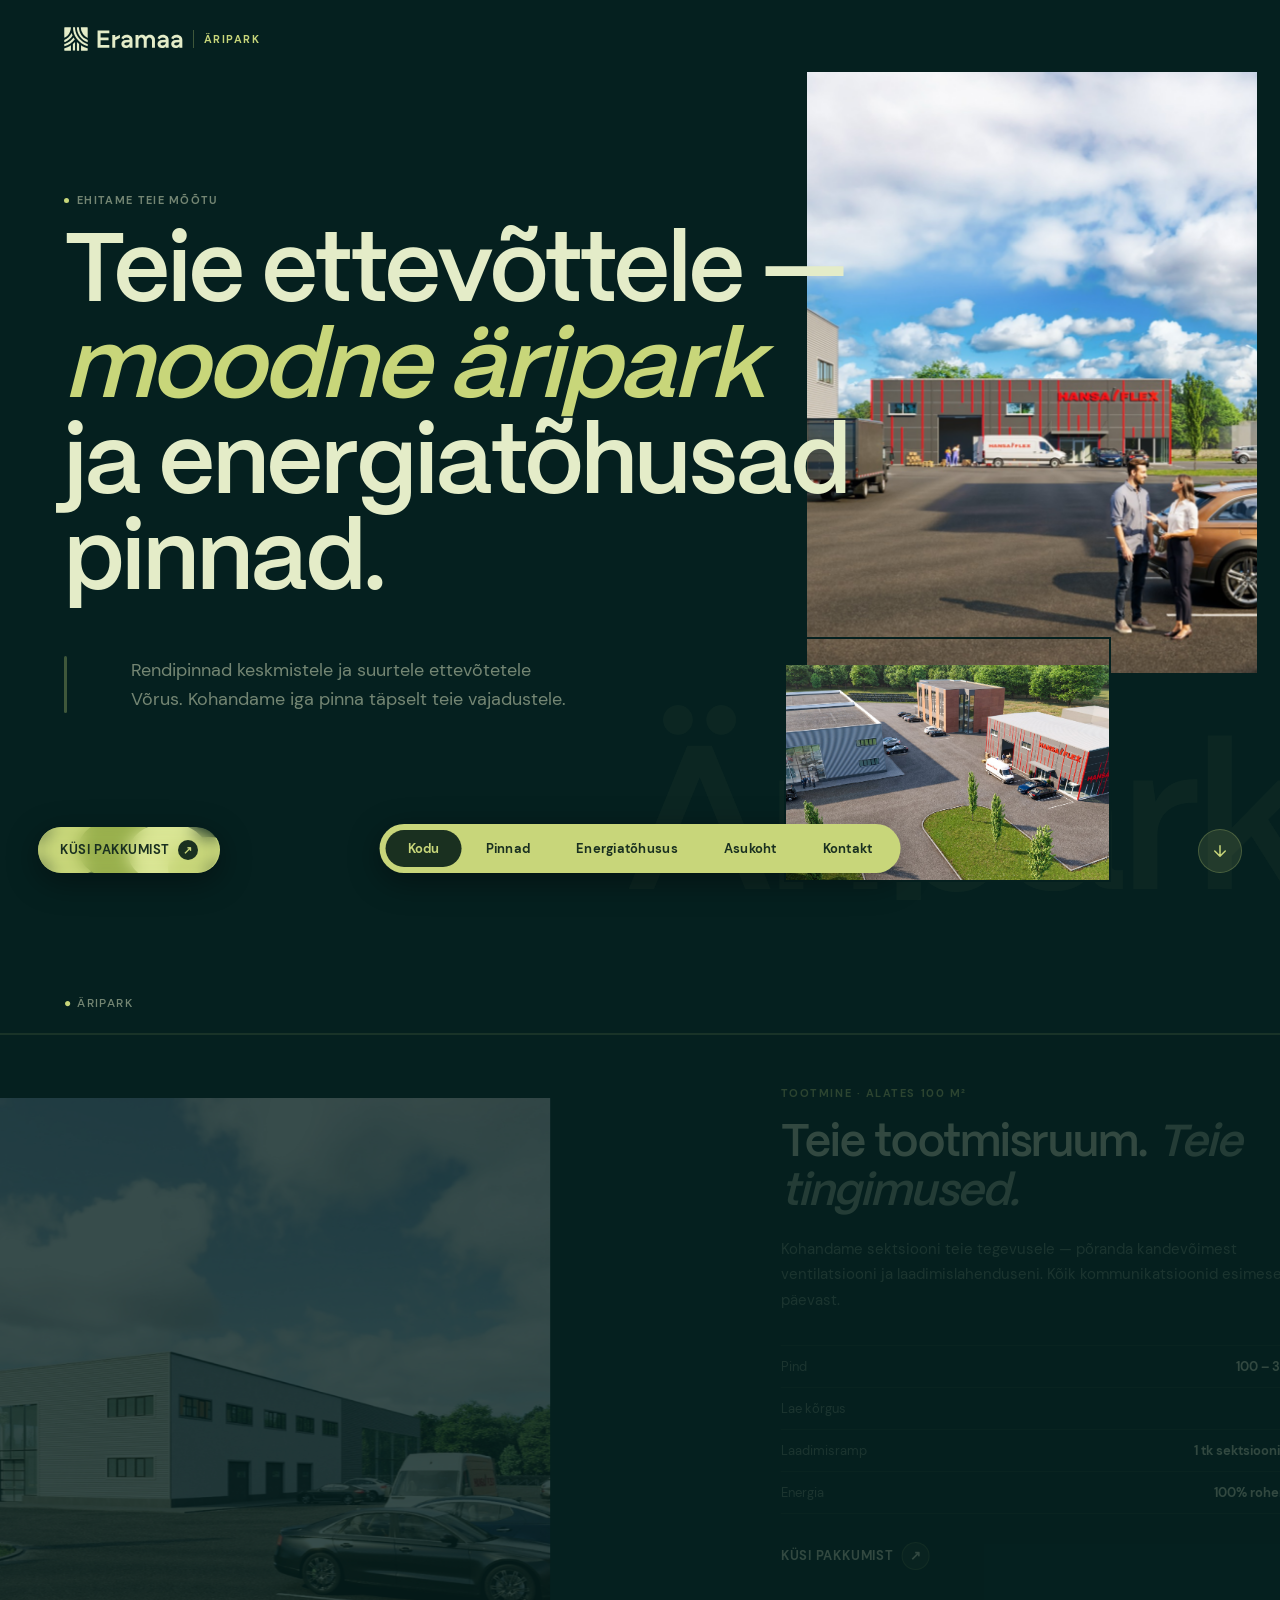
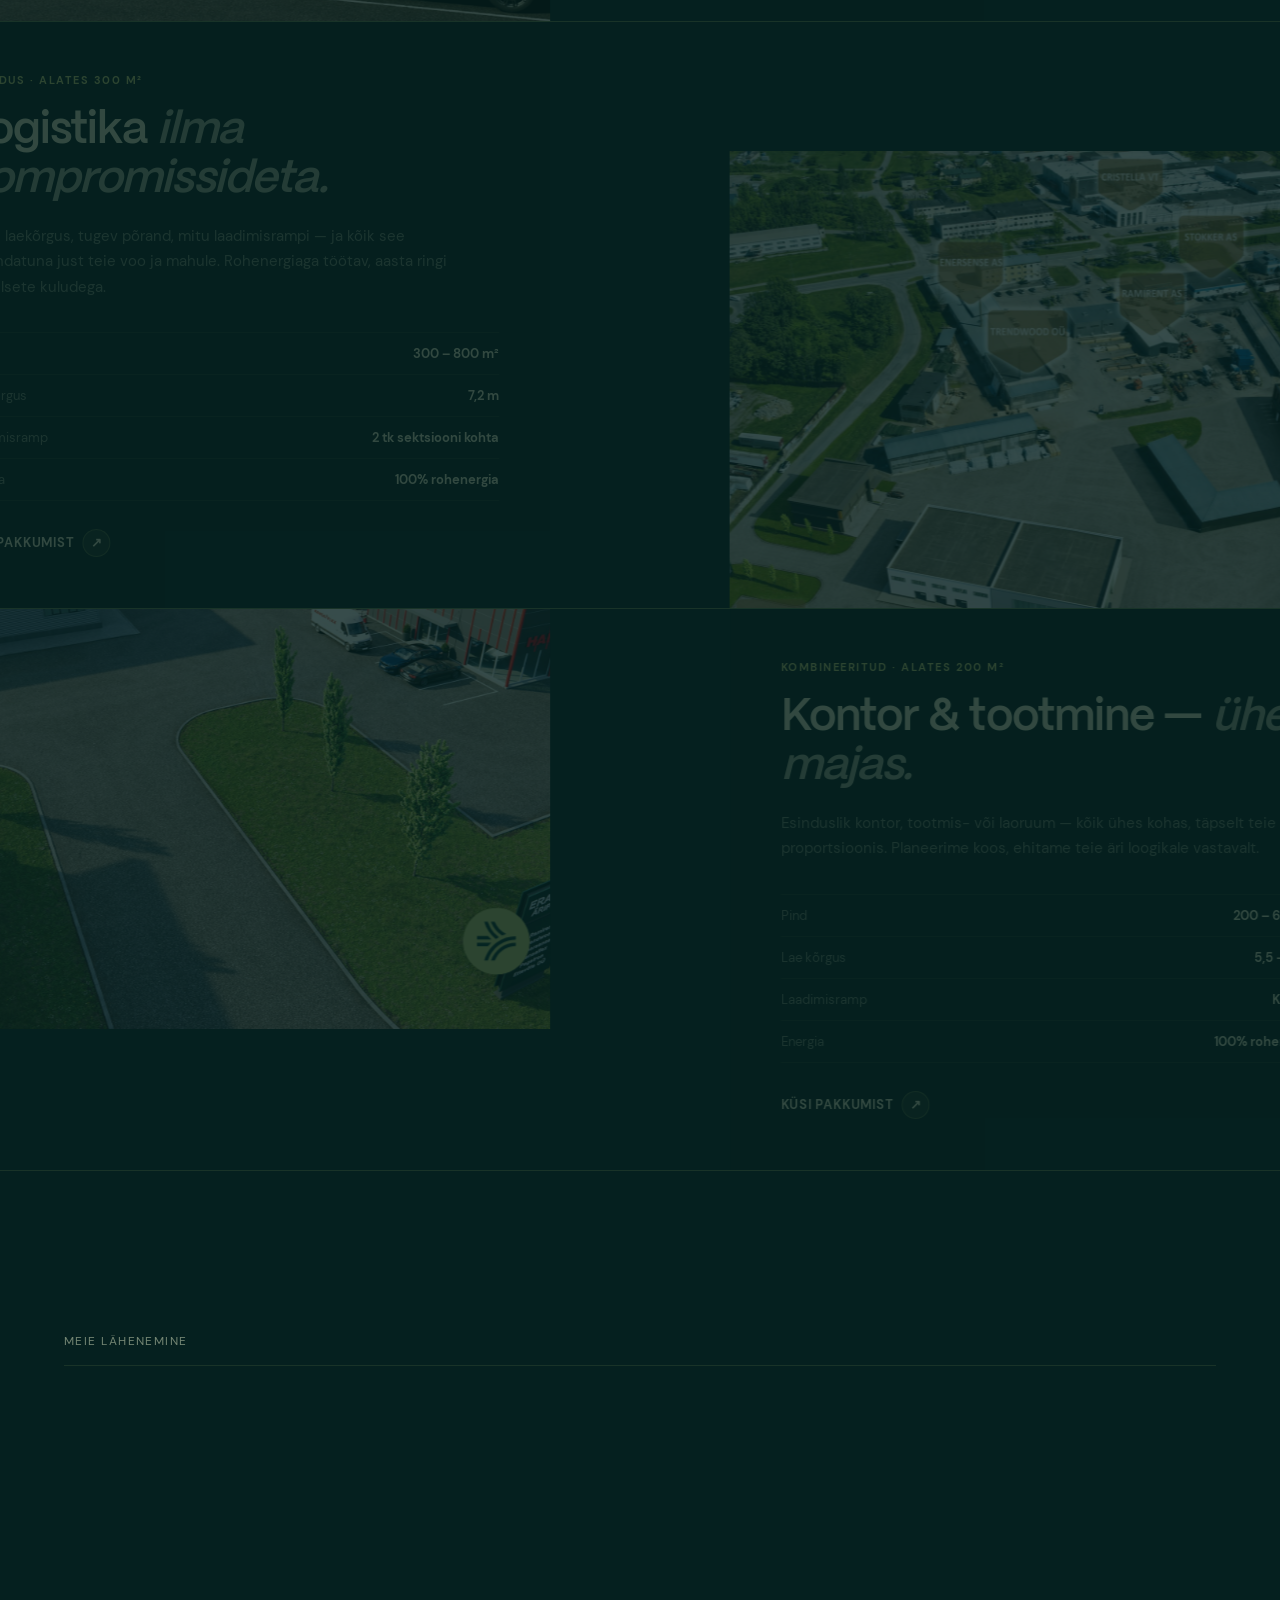
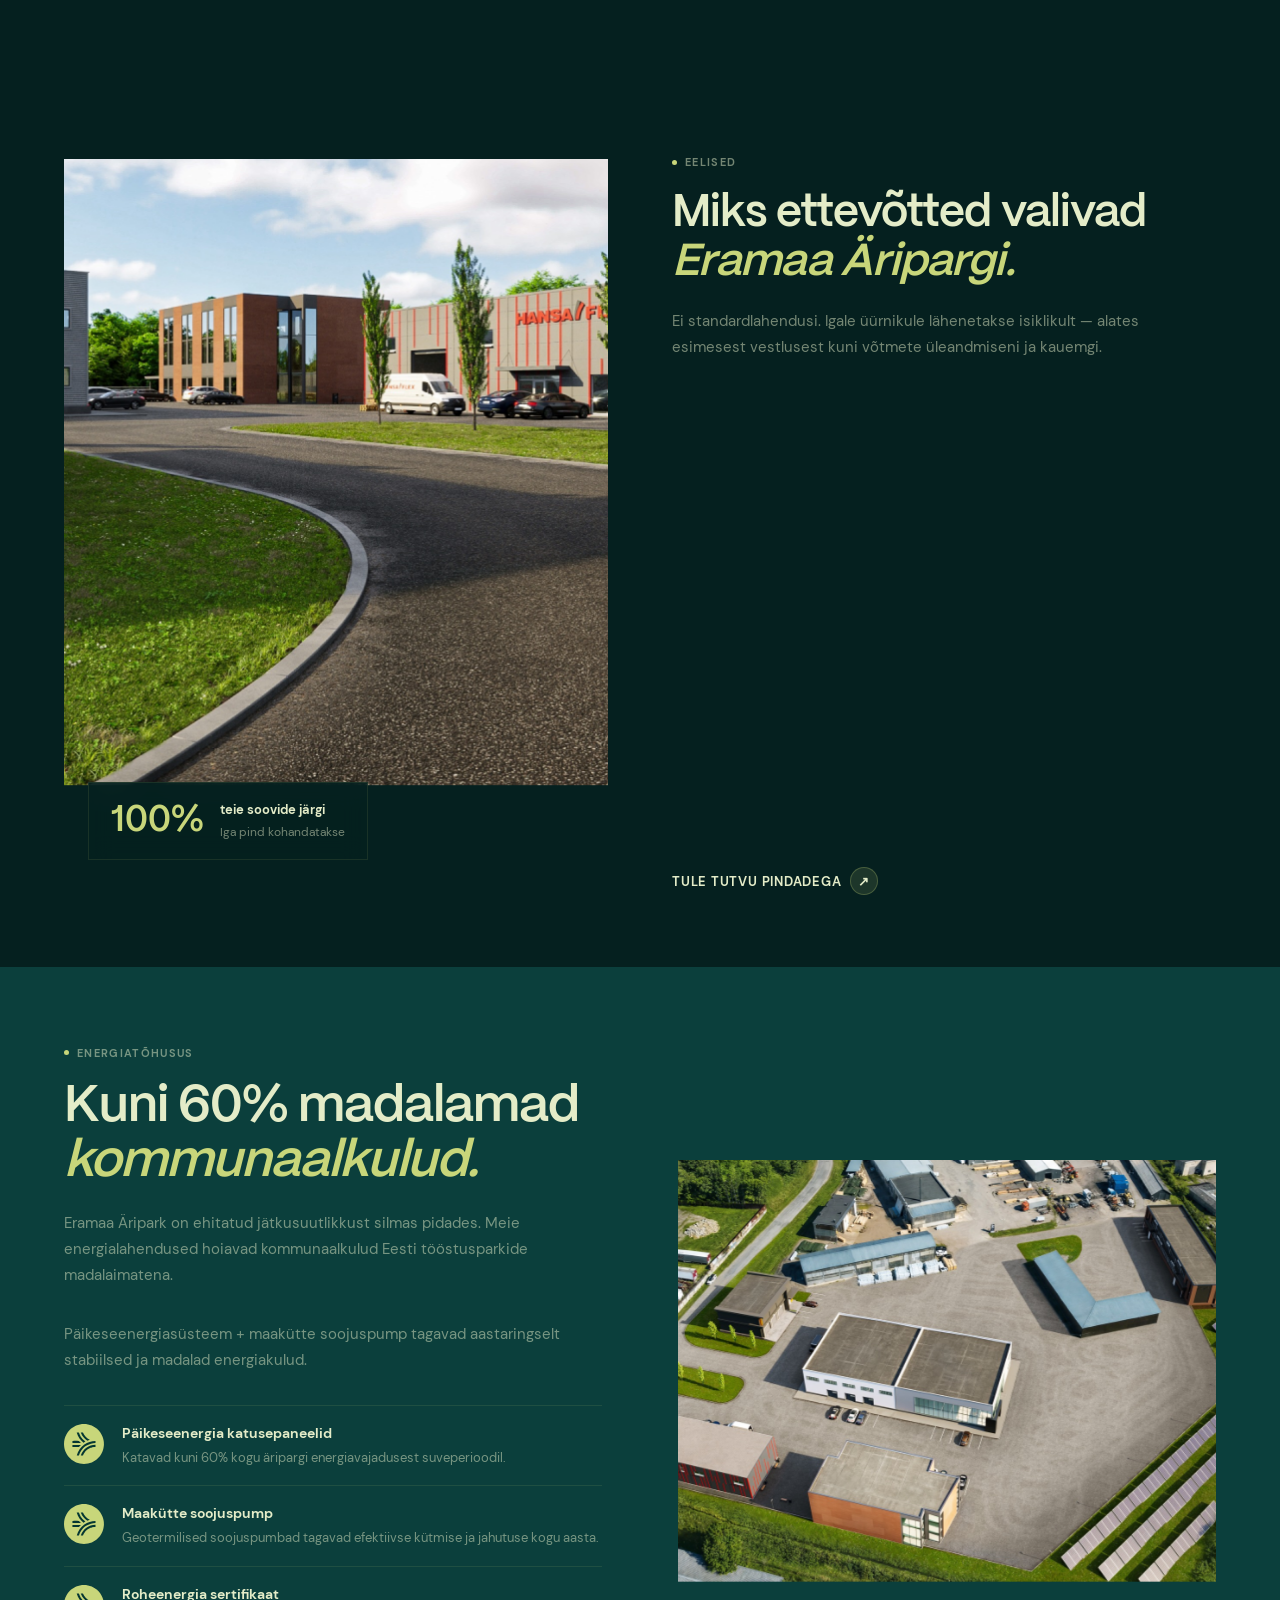
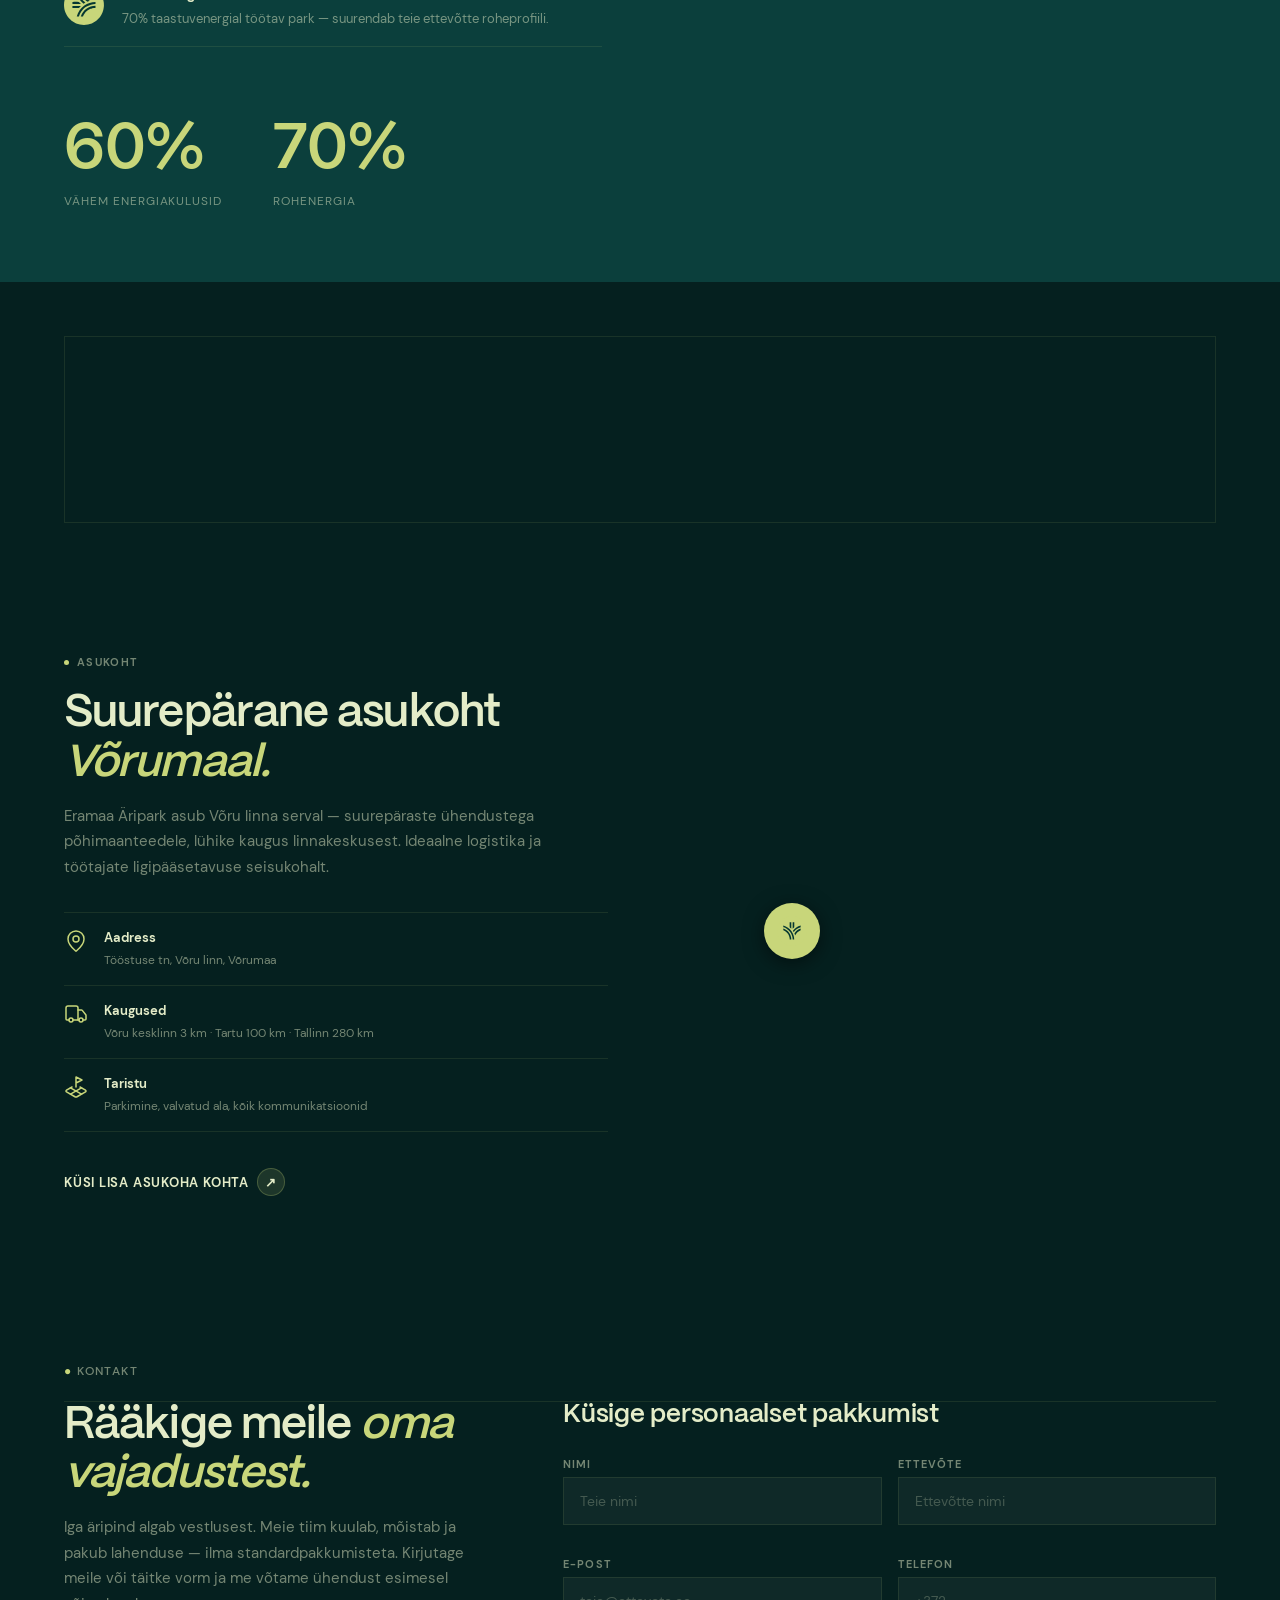
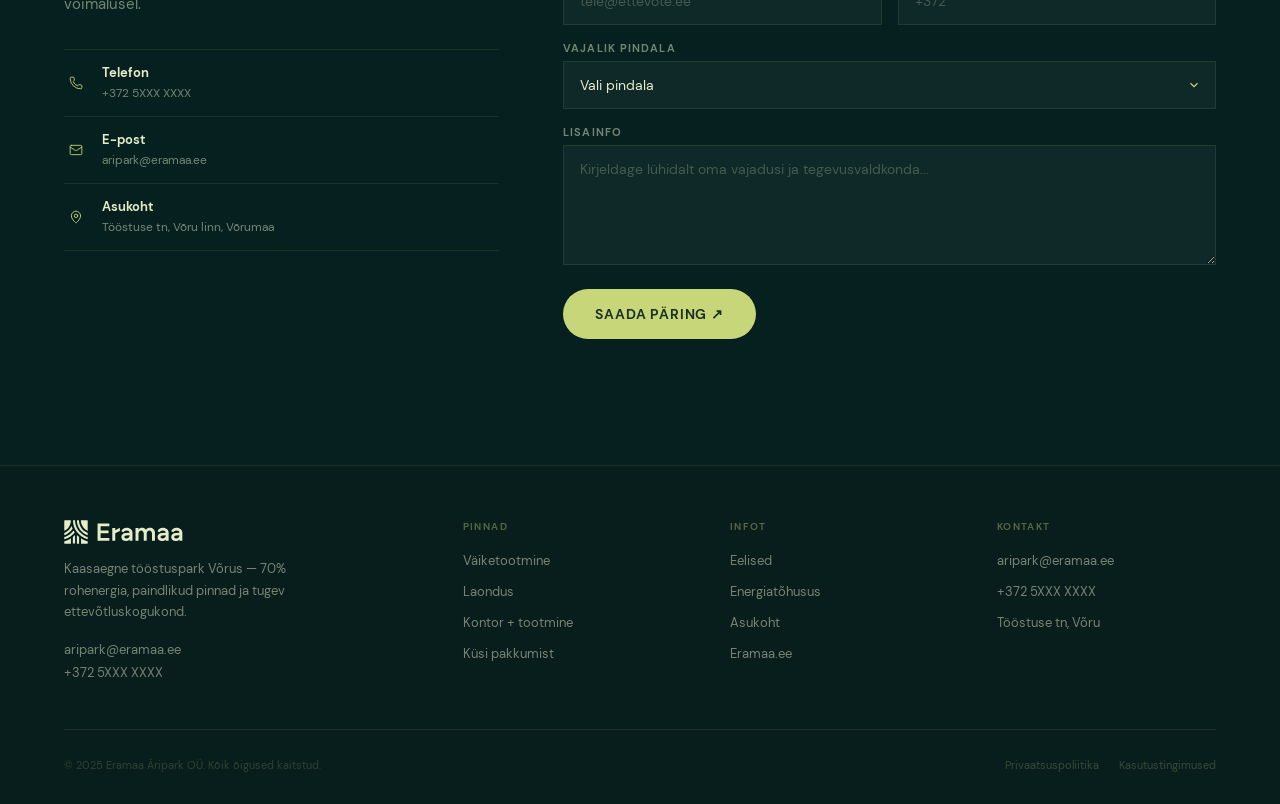
==== commit 7acfaf4c: "Add files via upload" ====
--- a/index.html
+++ b/index.html
@@ -5,7 +5,7 @@
   <meta name="viewport" content="width=device-width, initial-scale=1.0">
   <title>Eramaa Äripark — Võru, Võrumaa</title>
   <meta name="description" content="Eramaa Äripark Võrus — kaasaegne tööstuspark B2B ettevõtetele. 8 000 m² pinda, 100% rohenergia, kuni 60% madalamad kommunaalkulud.">
-  <link rel="stylesheet" href="css/style.css?v=19">
+  <link rel="stylesheet" href="css/style.css?v=20">
 </head>
 <body>
 
--- a/css/style.css
+++ b/css/style.css
@@ -1147,7 +1147,13 @@
   /* show mobile header, hide desktop elements */
   #mobile-header { display: flex; }
   #floatnav { display: none; }
-  #floatcta { display: none; }
+  #floatcta {
+    bottom: 16px;
+    left: 16px;
+    height: 44px;
+    font-size: 12px;
+  }
+  #floatcta .text { height: 44px; line-height: 44px; padding: 0 18px; }
   #scrollind { display: none; }
 
   /* push hero down below fixed header */
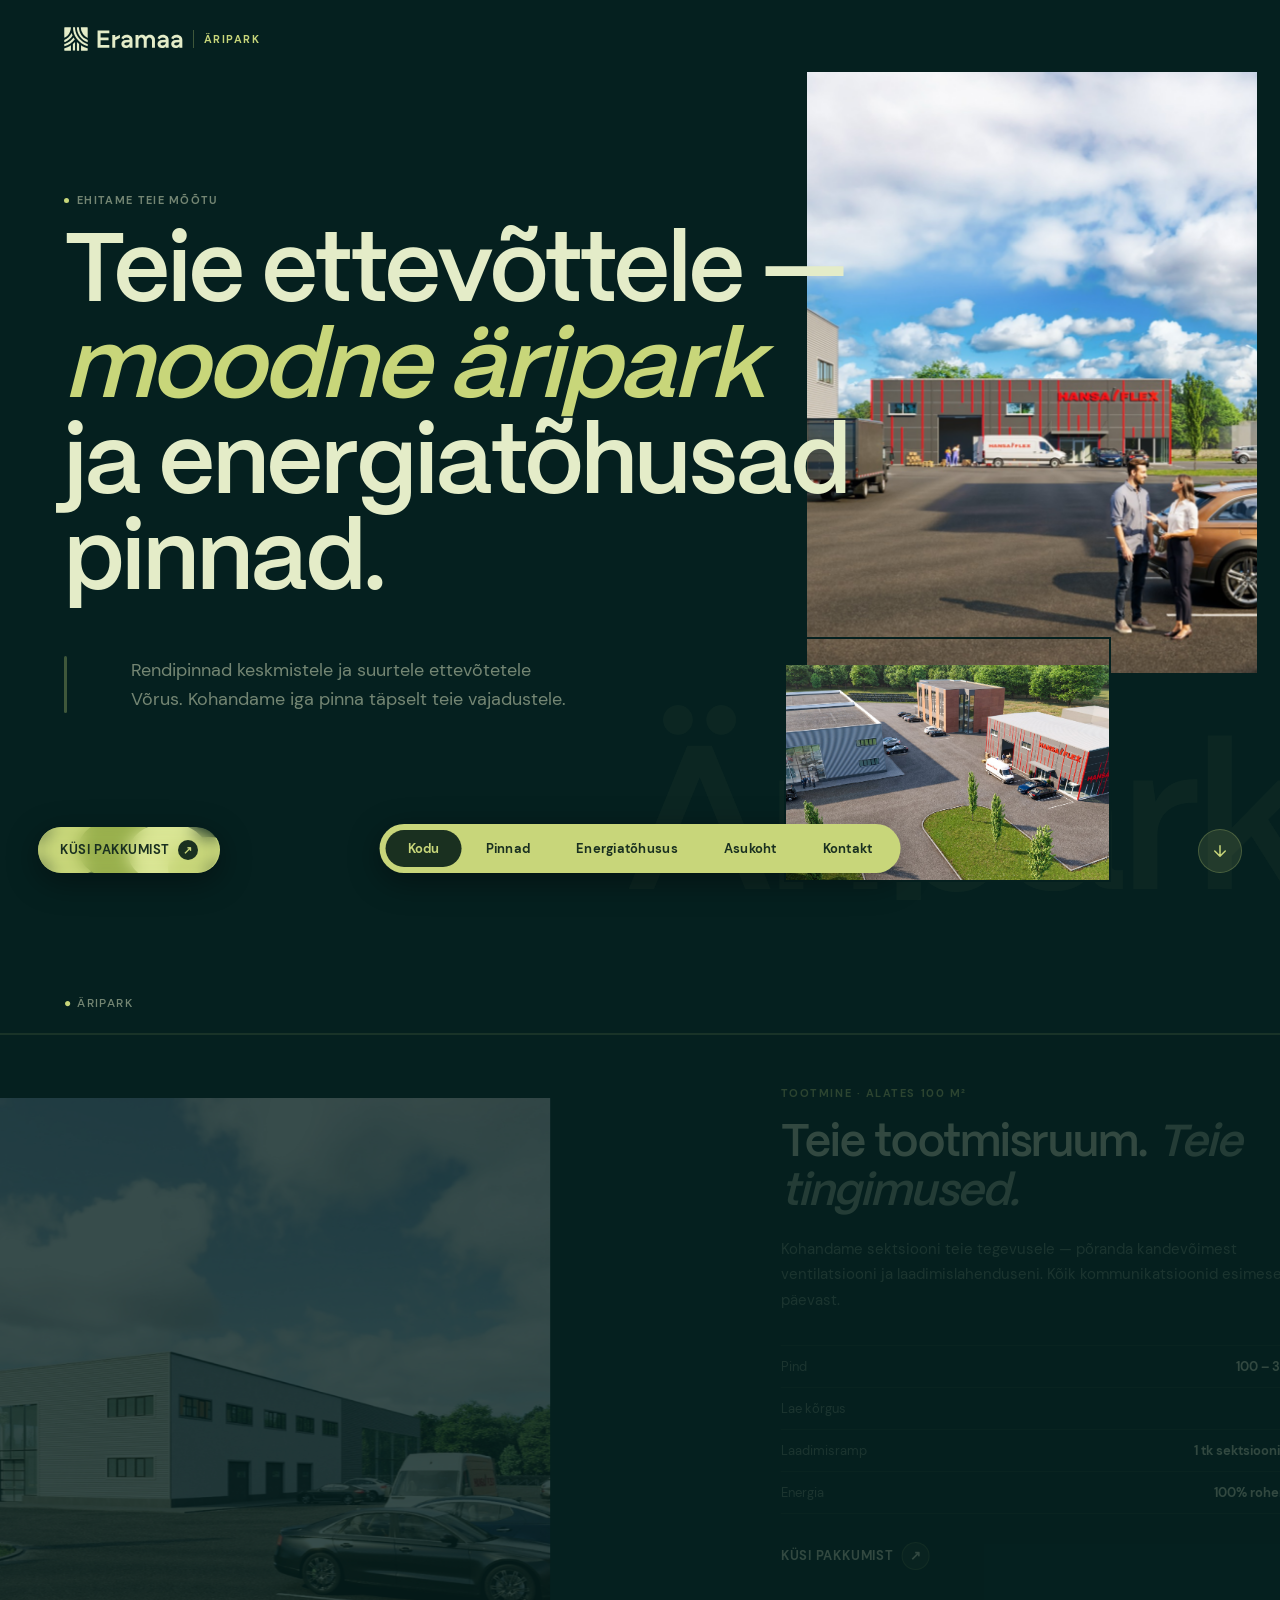
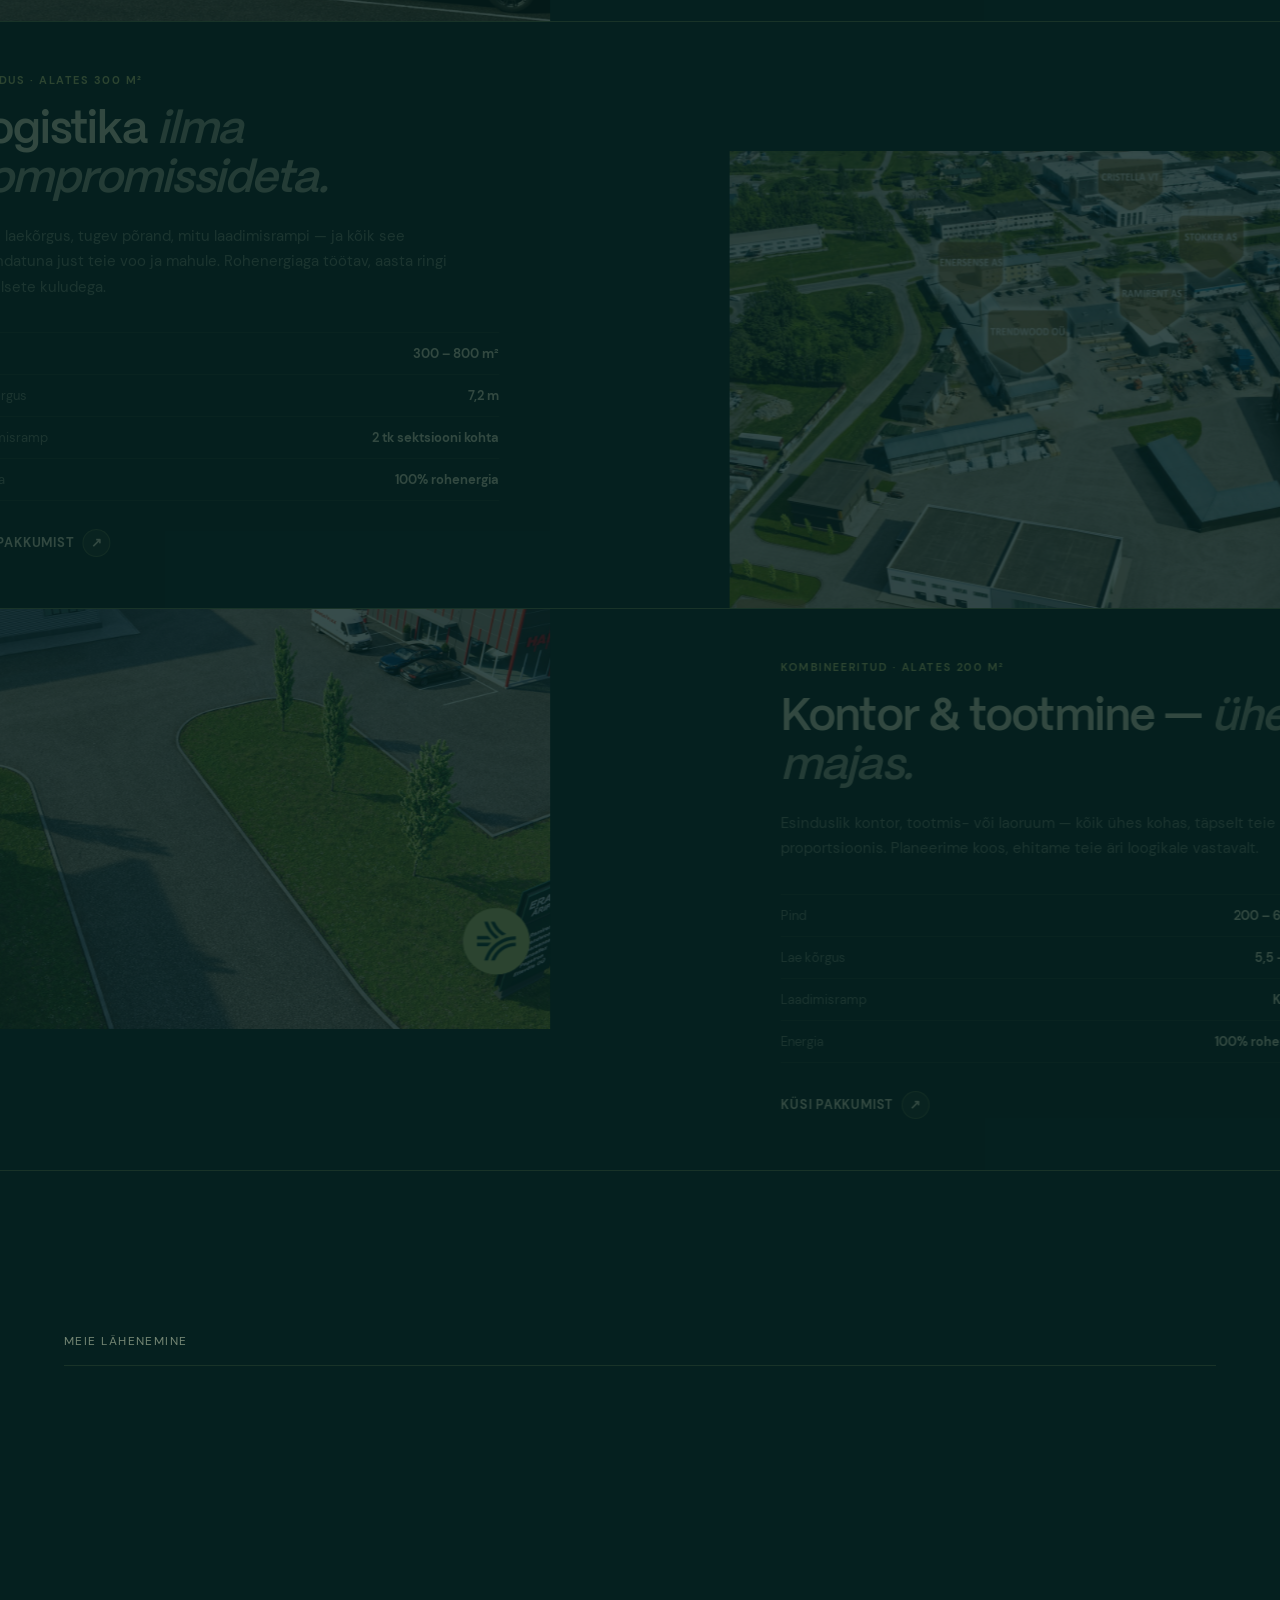
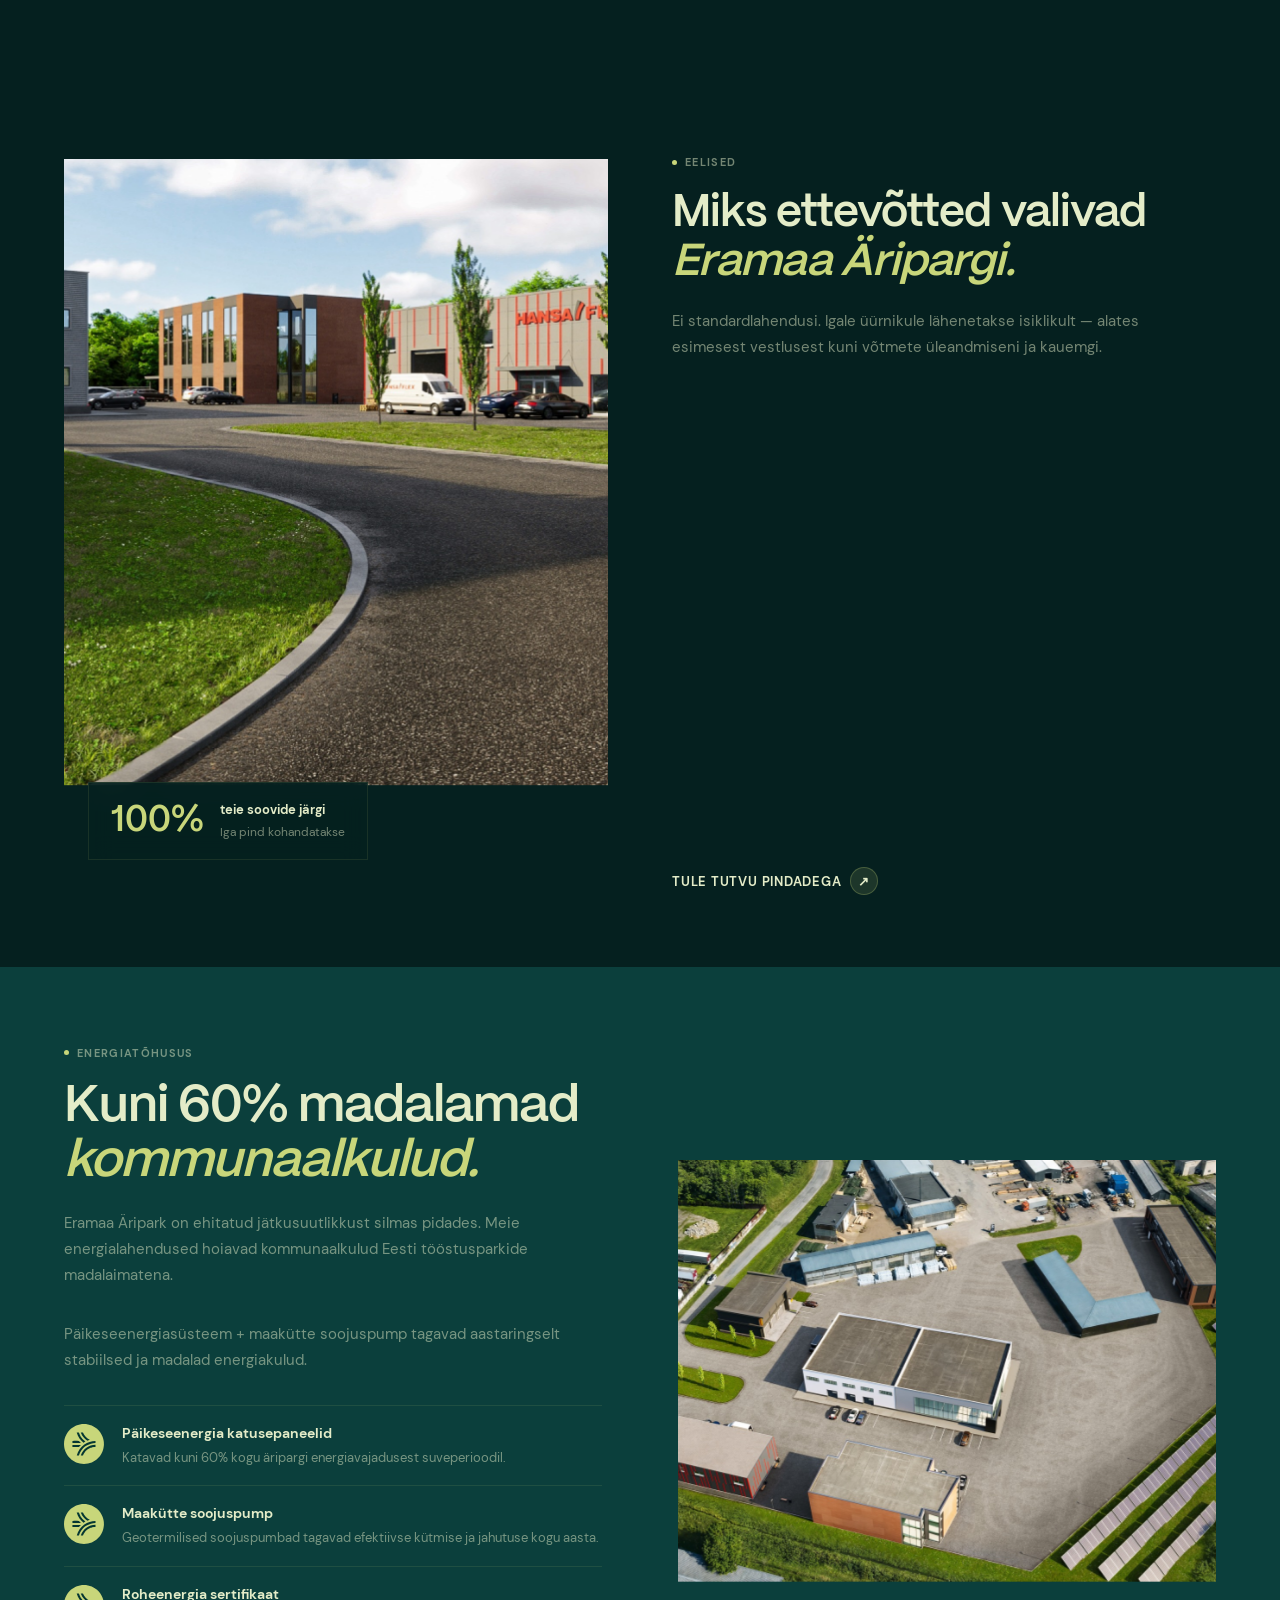
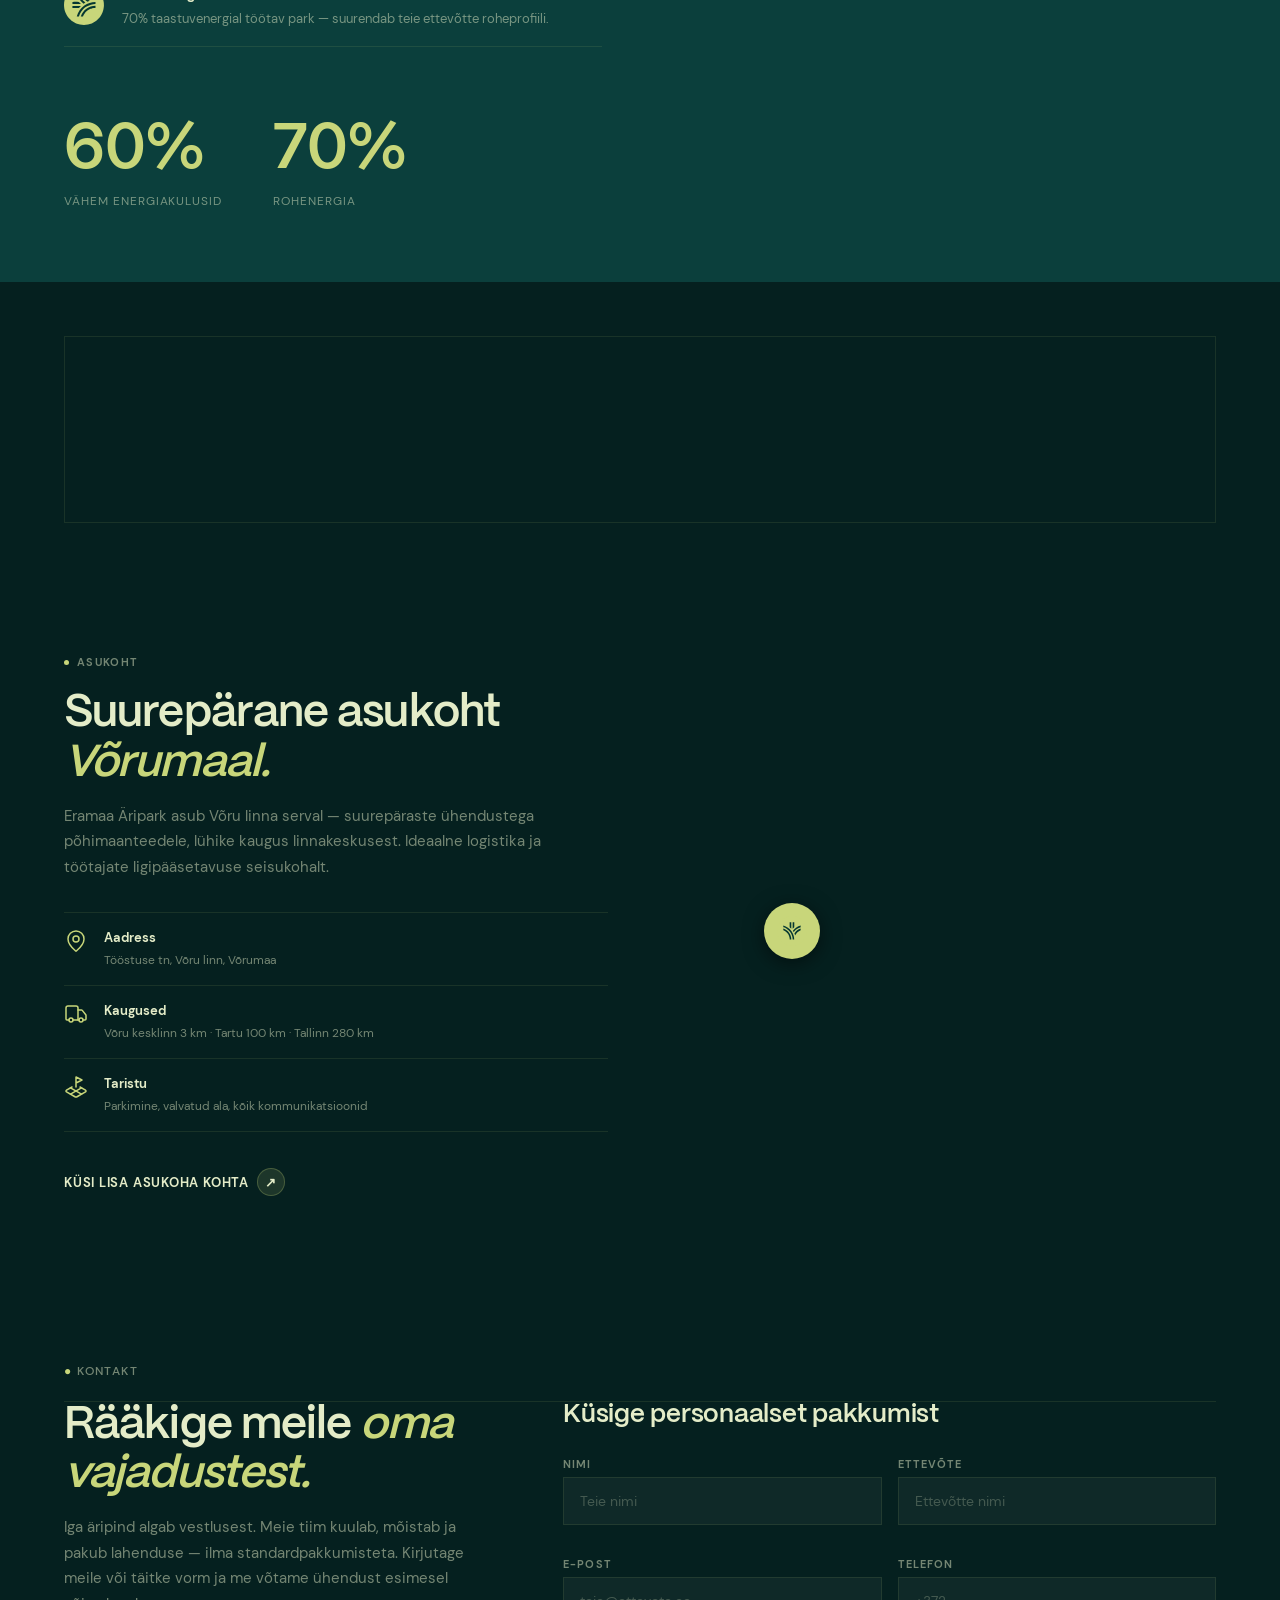
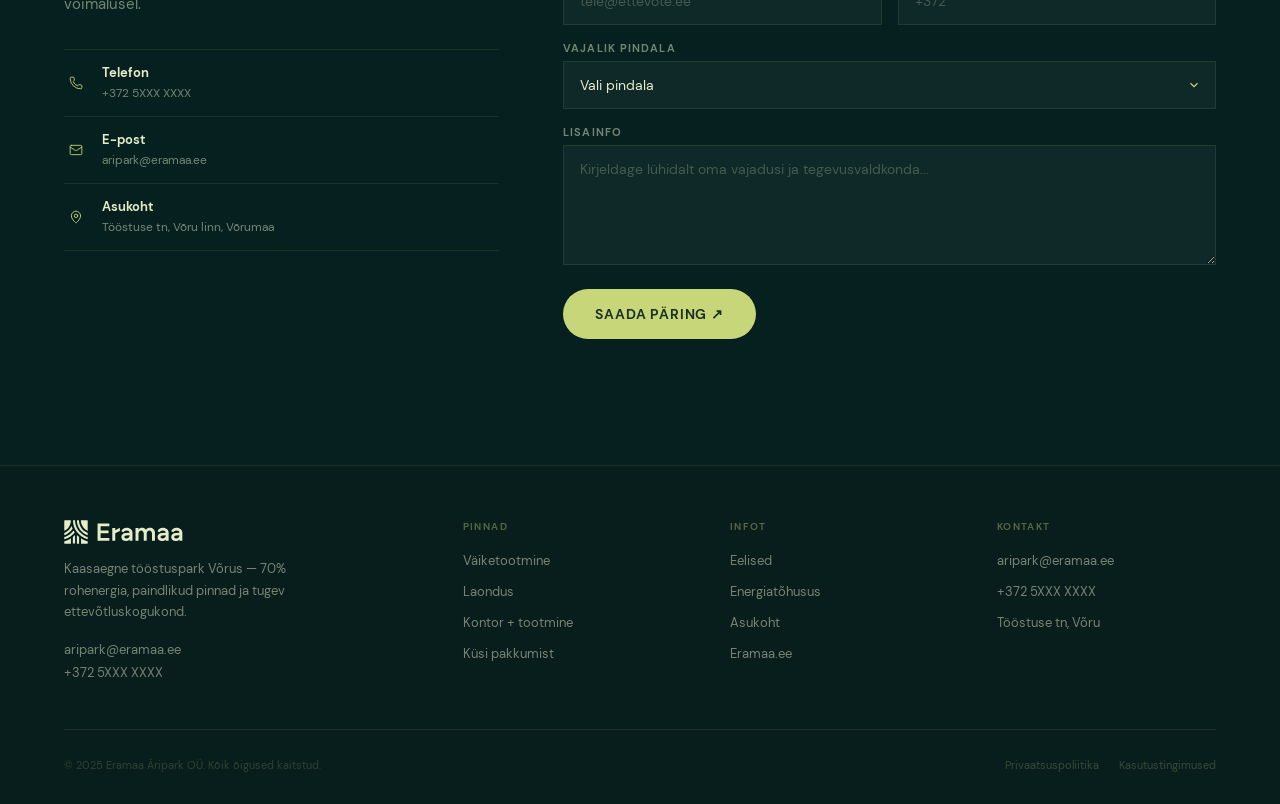
==== commit 4b418b78: "Add files via upload" ====
--- a/index.html
+++ b/index.html
@@ -5,7 +5,7 @@
   <meta name="viewport" content="width=device-width, initial-scale=1.0">
   <title>Eramaa Äripark — Võru, Võrumaa</title>
   <meta name="description" content="Eramaa Äripark Võrus — kaasaegne tööstuspark B2B ettevõtetele. 8 000 m² pinda, 100% rohenergia, kuni 60% madalamad kommunaalkulud.">
-  <link rel="stylesheet" href="css/style.css?v=20">
+  <link rel="stylesheet" href="css/style.css?v=22">
 </head>
 <body>
 
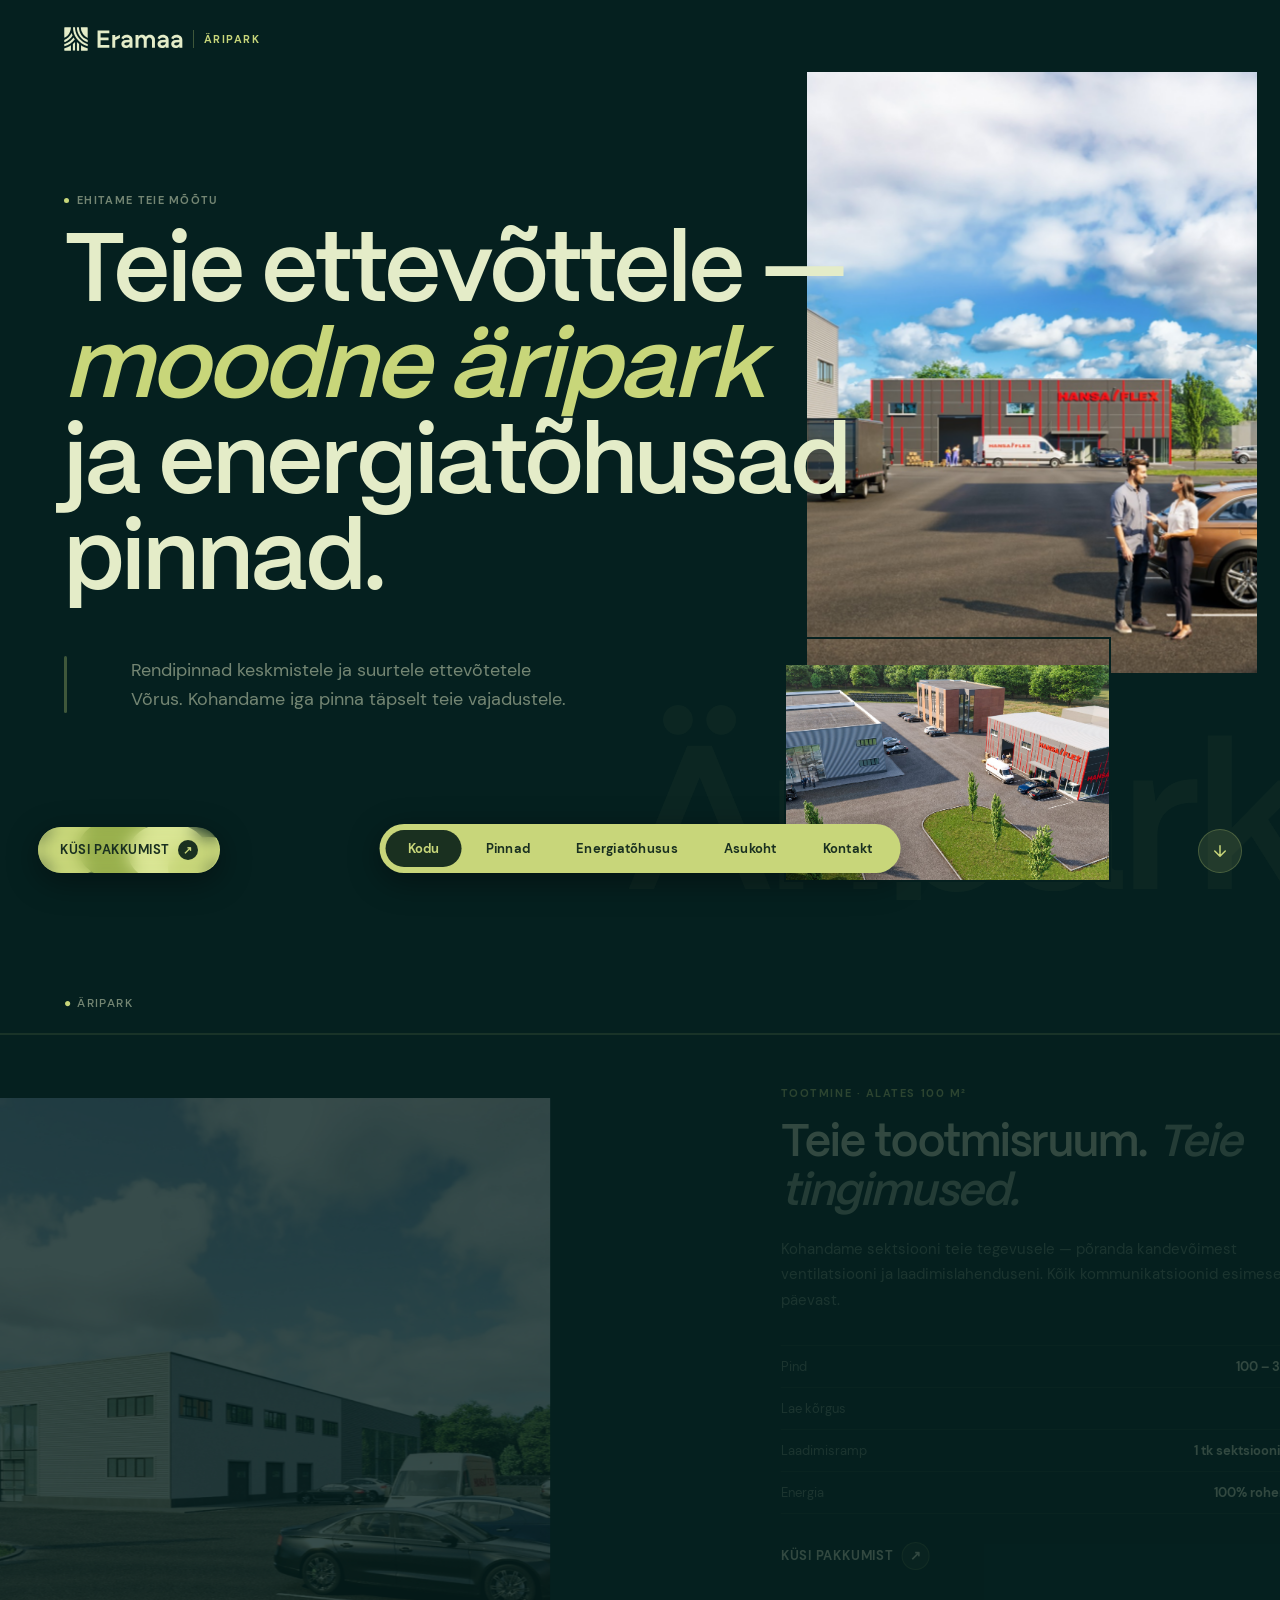
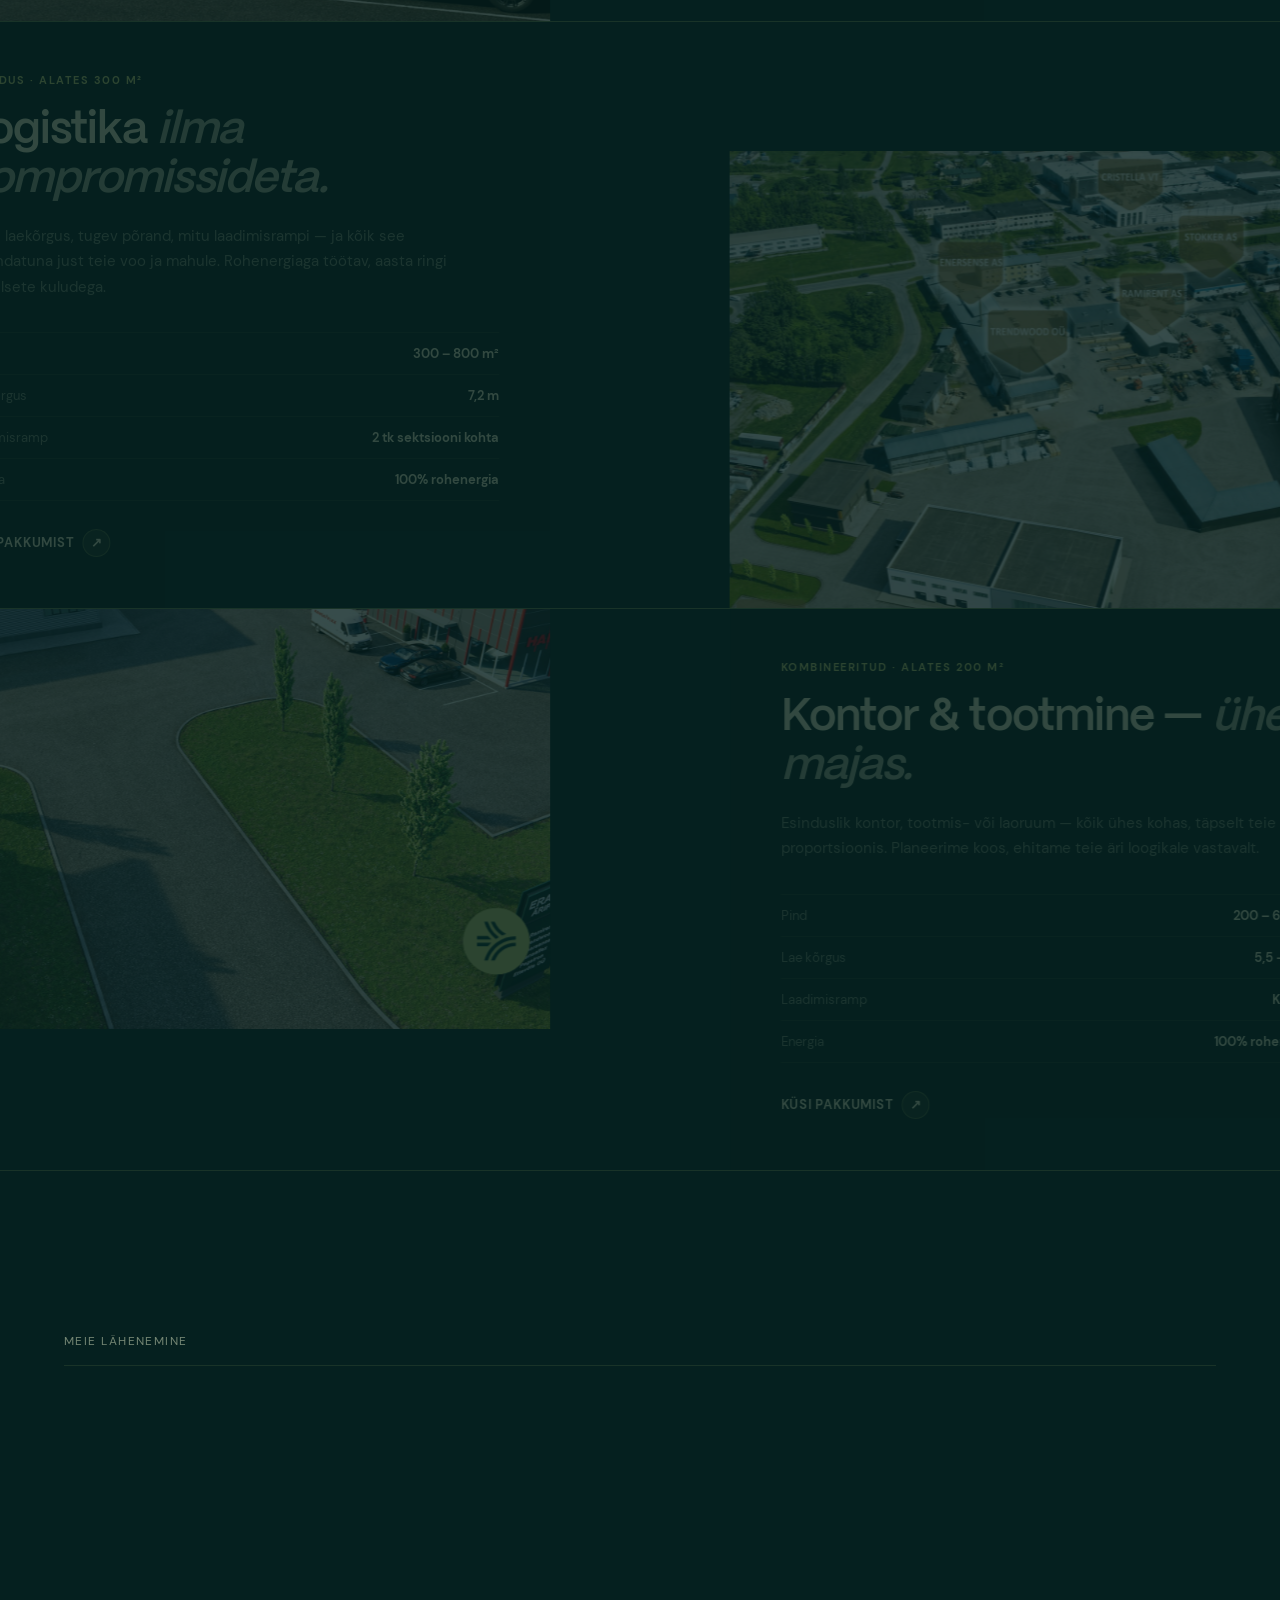
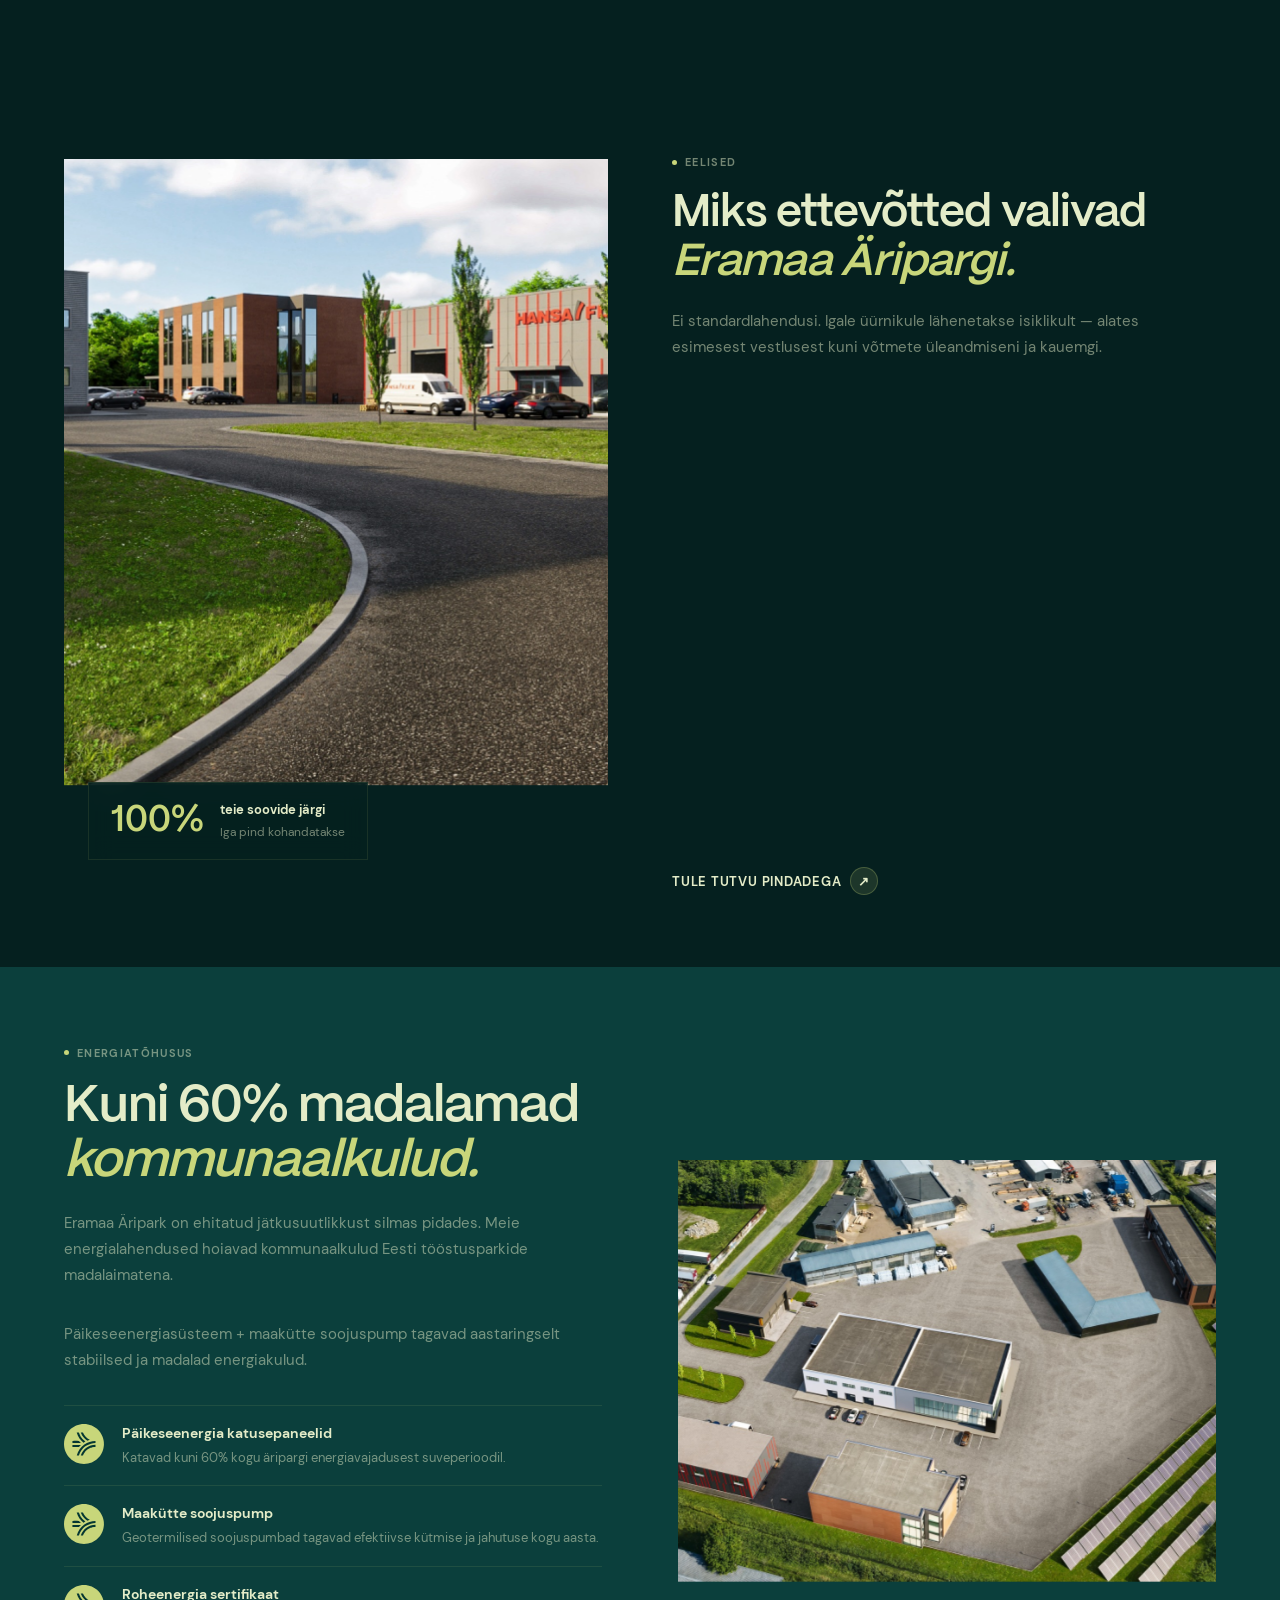
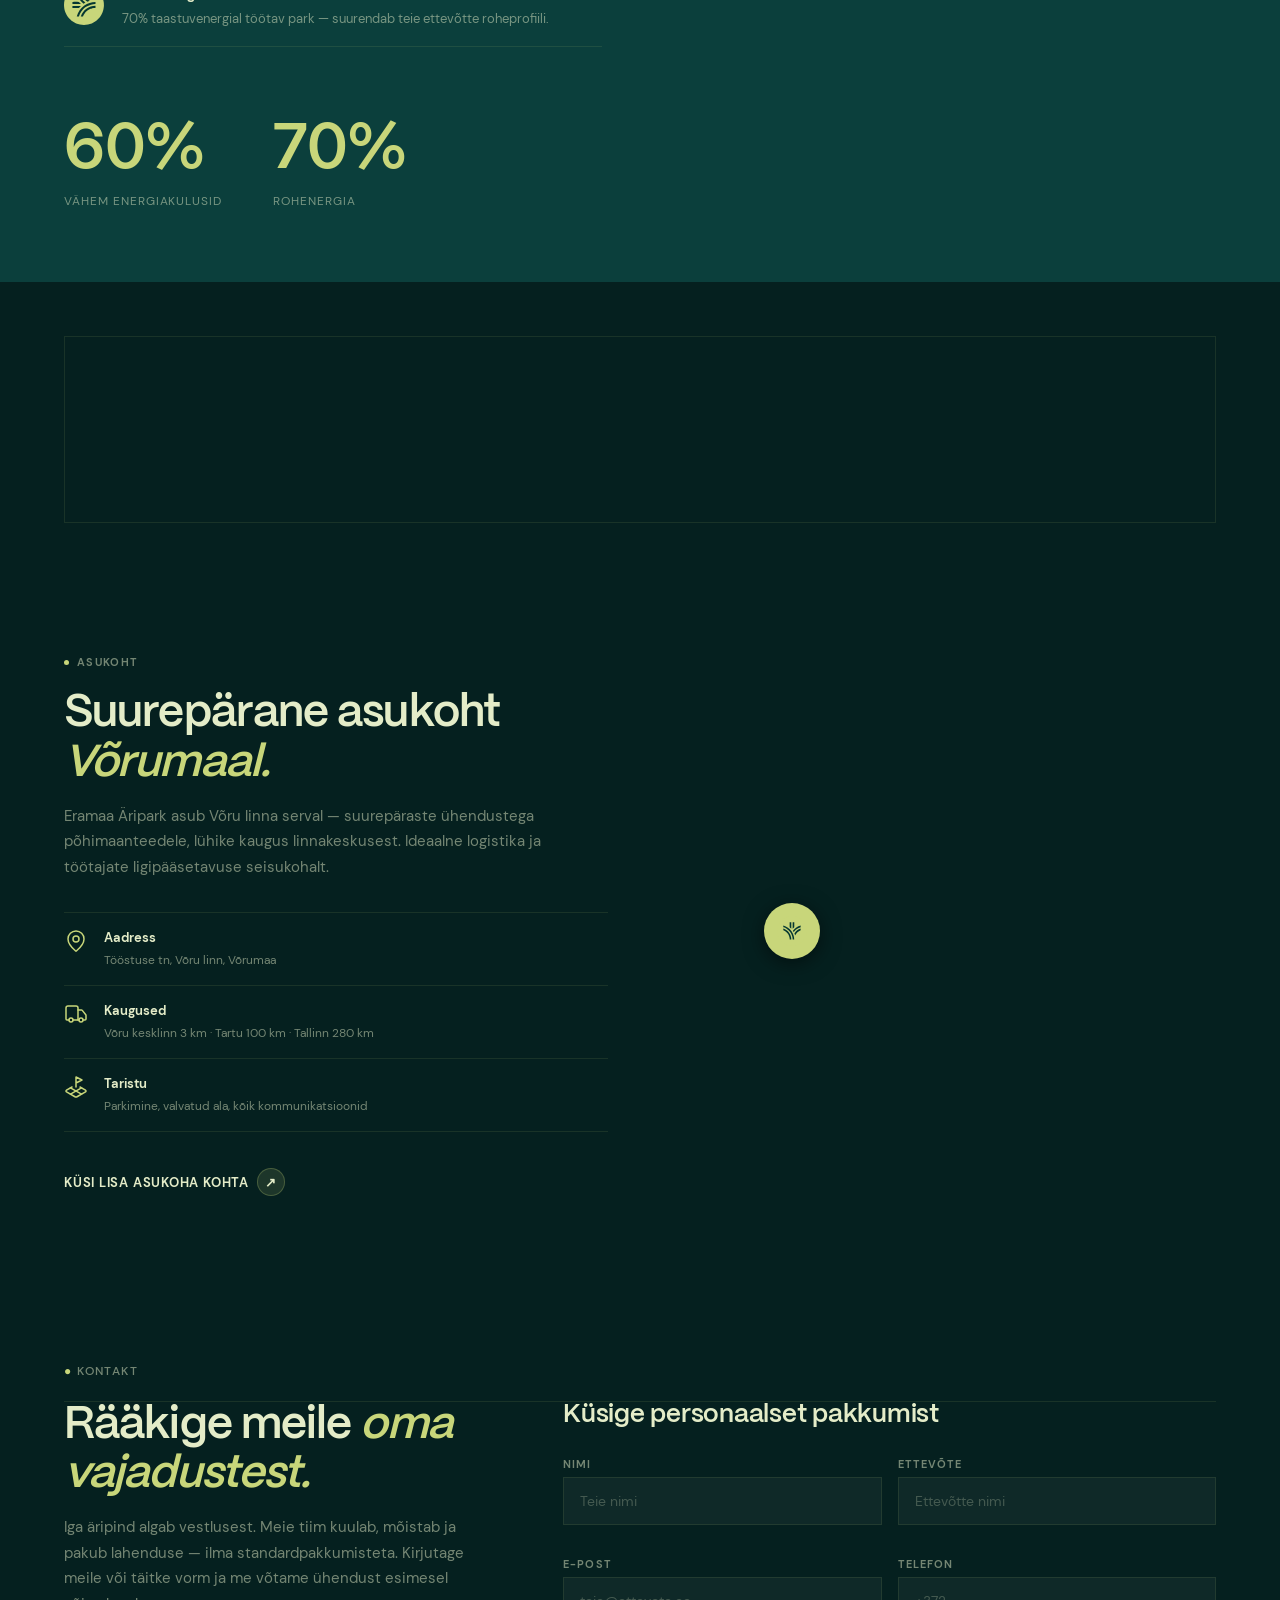
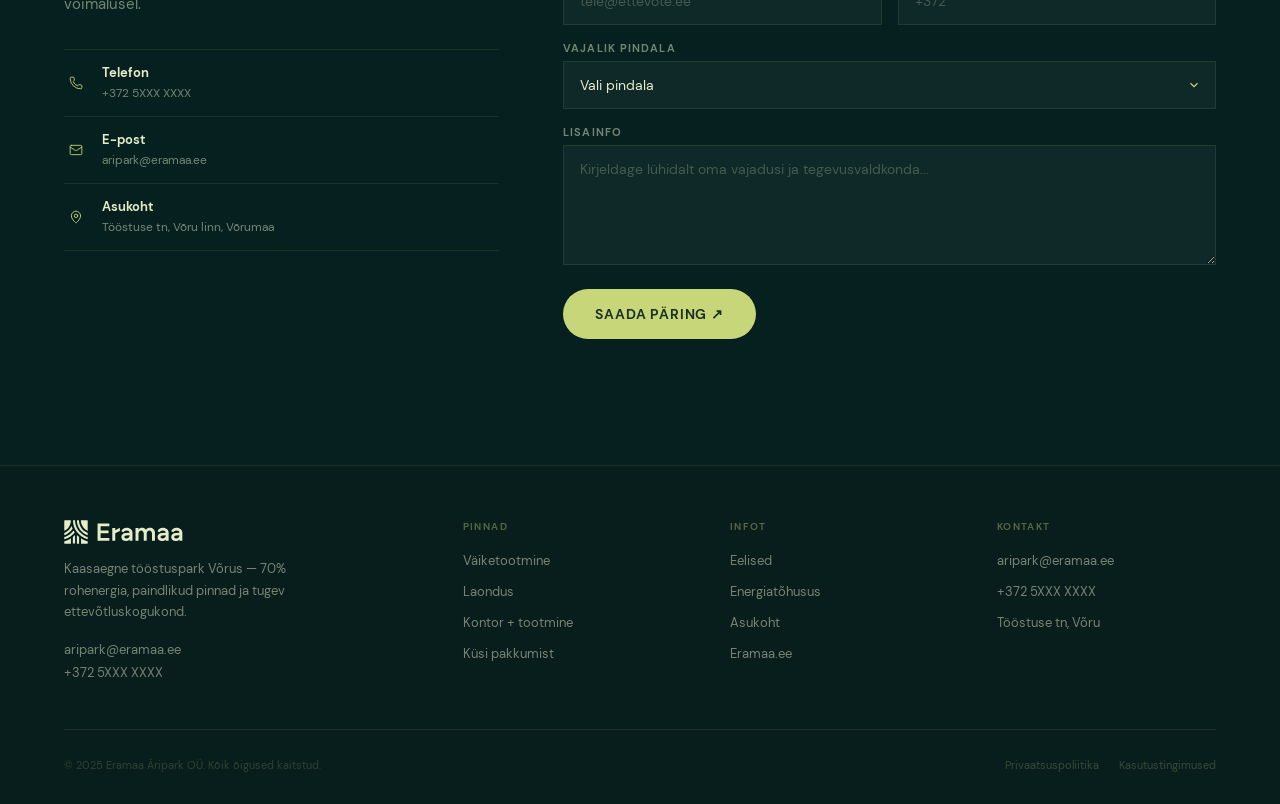
==== commit 039a1d72: "Add files via upload" ====
--- a/index.html
+++ b/index.html
@@ -5,7 +5,7 @@
   <meta name="viewport" content="width=device-width, initial-scale=1.0">
   <title>Eramaa Äripark — Võru, Võrumaa</title>
   <meta name="description" content="Eramaa Äripark Võrus — kaasaegne tööstuspark B2B ettevõtetele. 8 000 m² pinda, 100% rohenergia, kuni 60% madalamad kommunaalkulud.">
-  <link rel="stylesheet" href="css/style.css?v=22">
+  <link rel="stylesheet" href="css/style.css?v=23">
 </head>
 <body>
 
--- a/css/style.css
+++ b/css/style.css
@@ -1131,7 +1131,8 @@
   .space-item.reverse { direction: ltr; }
   .space-img { aspect-ratio: 16/9; }
   .energy-grid { grid-template-columns: 1fr; }
-  .energy-img { display: none; }
+  .energy-img { order: -1; margin-bottom: 28px; border-radius: 12px; overflow: hidden; }
+  .energy-img img { min-height: 0; aspect-ratio: 4/3; }
   .why-grid { grid-template-columns: 1fr; }
   .why-img-wrap { max-width: 560px; }
   .location-grid { grid-template-columns: 1fr; }
@@ -1154,6 +1155,17 @@
     font-size: 12px;
   }
   #floatcta .text { height: 44px; line-height: 44px; padding: 0 18px; }
+
+  /* Mobile: disable JS scroll-reveal so all content is always visible
+     (iOS Safari doesn't reliably trigger the rAF fade-in) */
+  .reveal,
+  .space-img, .space-body,
+  .why-item, .stat-cell,
+  .manifesto-text .mw,
+  .intro-headline .hl-line {
+    opacity: 1 !important;
+    transform: none !important;
+  }
   #scrollind { display: none; }
 
   /* push hero down below fixed header */
@@ -1173,7 +1185,8 @@
 
   /* why */
   .why-items { gap: 20px; }
-  .why-img-wrap { display: none; }
+  .why-img-wrap { display: block; margin-bottom: 28px; border-radius: 12px; overflow: hidden; }
+  .why-img-wrap img { width: 100%; aspect-ratio: 4/3; object-fit: cover; }
 
   /* energy */
   .energy-feats { gap: 16px; }
